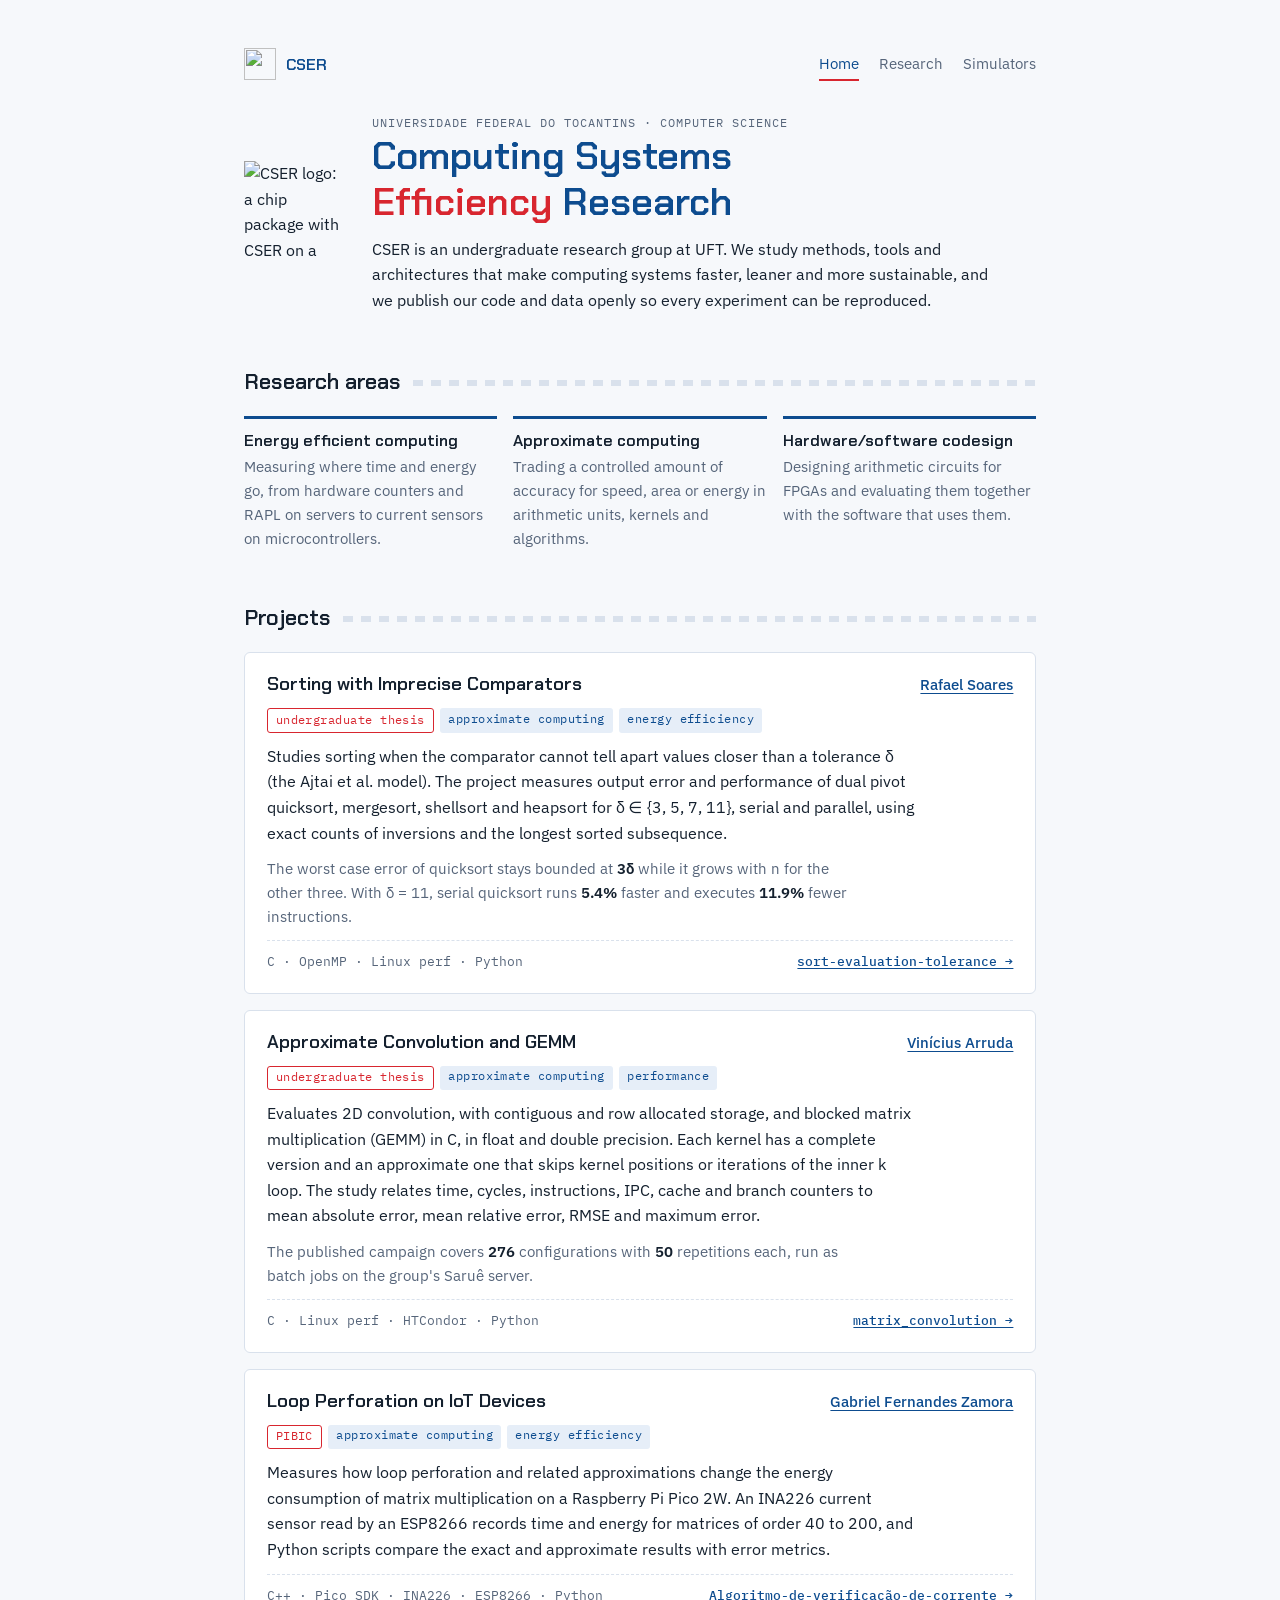
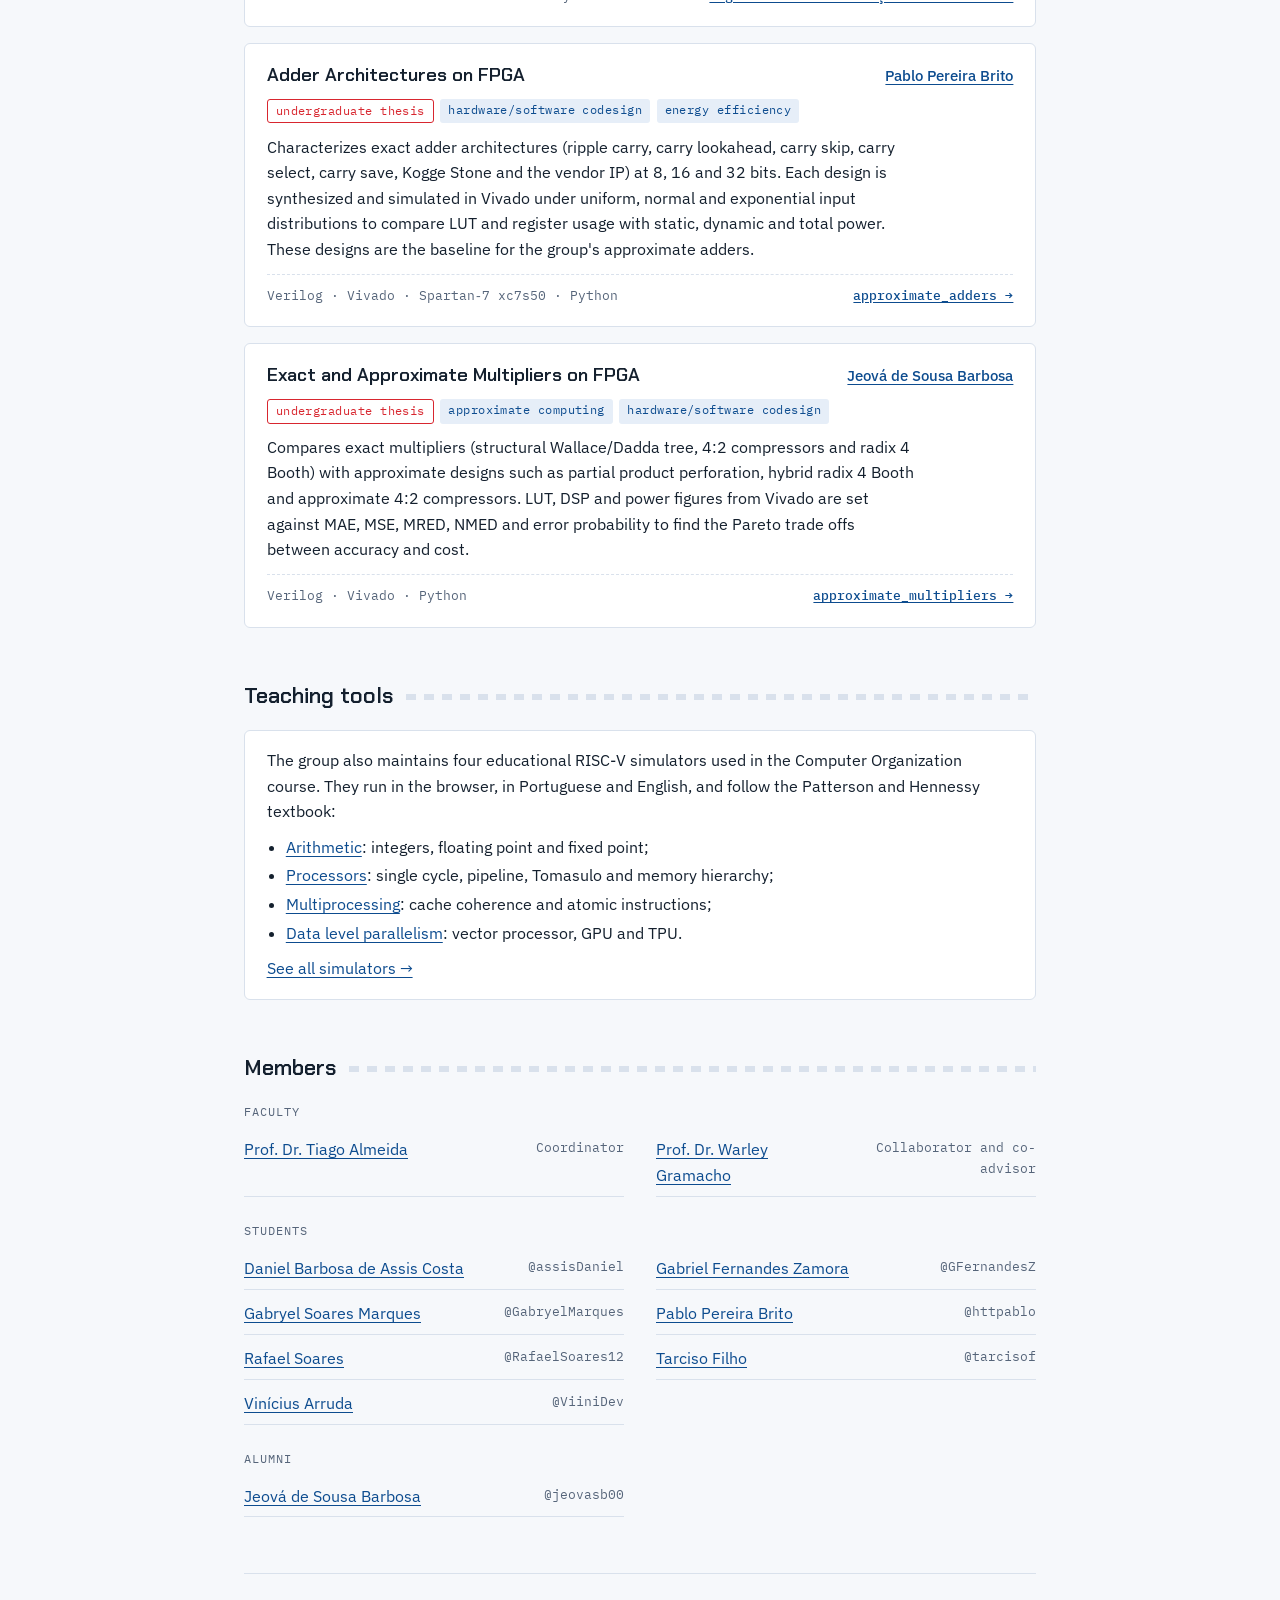
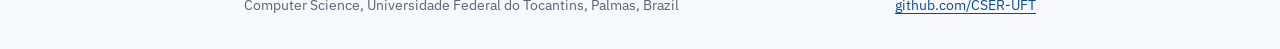
==== index.html @ 64c1c6c0 "Simulators page A page for the four educational RISC-V simulators (arithmetic, processors, multiproc" ====
<!DOCTYPE html>
<html lang="en">
<head>
<meta charset="UTF-8">
<meta name="viewport" content="width=device-width, initial-scale=1, viewport-fit=cover">
<title>CSER UFT</title>
<meta name="description" content="Computing Systems Efficiency Research (CSER): undergraduate research on energy efficient, approximate and hardware/software codesigned computing at Universidade Federal do Tocantins.">
<link rel="icon" href="logo.png">
<link rel="preconnect" href="https://fonts.googleapis.com">
<link rel="preconnect" href="https://fonts.gstatic.com" crossorigin>
<link rel="stylesheet" href="https://fonts.googleapis.com/css2?family=Chakra+Petch:wght@500;600&family=IBM+Plex+Mono:wght@400;500&family=IBM+Plex+Sans:wght@400;500;600&display=swap">
<link rel="stylesheet" href="style.css">
</head>
<body>
<div class="wrap">
<div class="topbar">
  <a class="brand" href="index.html"><img src="logo.png" alt="">CSER</a>
  <nav aria-label="Site">
    <a href="index.html" aria-current="page">Home</a>
    <a href="research.html">Research</a>
    <a href="simulators.html">Simulators</a>
  </nav>
</div>

<header>
  <img src="logo.png" alt="CSER logo: a chip package with CSER on a seven segment display">
  <div>
    <div class="eyebrow">Universidade Federal do Tocantins &middot; Computer Science</div>
    <h1>Computing Systems <span>Efficiency</span> Research</h1>
    <p class="lead">CSER is an undergraduate research group at UFT. We study methods, tools and architectures that make computing systems faster, leaner and more sustainable, and we publish our code and data openly so every experiment can be reproduced.</p>
  </div>
</header>

<section aria-labelledby="areas-title">
  <h2 id="areas-title">Research areas</h2>
  <div class="areas">
    <div class="area">
      <h3>Energy efficient computing</h3>
      <p>Measuring where time and energy go, from hardware counters and RAPL on servers to current sensors on microcontrollers.</p>
    </div>
    <div class="area">
      <h3>Approximate computing</h3>
      <p>Trading a controlled amount of accuracy for speed, area or energy in arithmetic units, kernels and algorithms.</p>
    </div>
    <div class="area">
      <h3>Hardware/software codesign</h3>
      <p>Designing arithmetic circuits for FPGAs and evaluating them together with the software that uses them.</p>
    </div>
  </div>
</section>

<section aria-labelledby="projects-title">
  <h2 id="projects-title">Projects</h2>
  <div class="projects">

    <article class="project">
      <div class="project-head">
        <h3>Sorting with Imprecise Comparators</h3>
        <div class="people"><a href="https://github.com/RafaelSoares12">Rafael Soares</a></div>
      </div>
      <div class="tags"><span class="tag kind">undergraduate thesis</span><span class="tag">approximate computing</span><span class="tag">energy efficiency</span></div>
      <p>Studies sorting when the comparator cannot tell apart values closer than a tolerance &delta; (the Ajtai et al. model). The project measures output error and performance of dual pivot quicksort, mergesort, shellsort and heapsort for &delta; &isin; {3, 5, 7, 11}, serial and parallel, using exact counts of inversions and the longest sorted subsequence.</p>
      <p class="result">The worst case error of quicksort stays bounded at <strong>3&delta;</strong> while it grows with n for the other three. With &delta; = 11, serial quicksort runs <strong>5.4%</strong> faster and executes <strong>11.9%</strong> fewer instructions.</p>
      <div class="spec"><span class="stack">C &middot; OpenMP &middot; Linux perf &middot; Python</span><a class="repo" href="https://github.com/CSER-UFT/sort-evaluation-tolerance">sort-evaluation-tolerance &rarr;</a></div>
    </article>

    <article class="project">
      <div class="project-head">
        <h3>Approximate Convolution and GEMM</h3>
        <div class="people"><a href="https://github.com/ViiniDev">Vinícius Arruda</a></div>
      </div>
      <div class="tags"><span class="tag kind">undergraduate thesis</span><span class="tag">approximate computing</span><span class="tag">performance</span></div>
      <p>Evaluates 2D convolution, with contiguous and row allocated storage, and blocked matrix multiplication (GEMM) in C, in float and double precision. Each kernel has a complete version and an approximate one that skips kernel positions or iterations of the inner k loop. The study relates time, cycles, instructions, IPC, cache and branch counters to mean absolute error, mean relative error, RMSE and maximum error.</p>
      <p class="result">The published campaign covers <strong>276</strong> configurations with <strong>50</strong> repetitions each, run as batch jobs on the group's Saruê server.</p>
      <div class="spec"><span class="stack">C &middot; Linux perf &middot; HTCondor &middot; Python</span><a class="repo" href="https://github.com/CSER-UFT/matrix_convolution">matrix_convolution &rarr;</a></div>
    </article>

    <article class="project">
      <div class="project-head">
        <h3>Loop Perforation on IoT Devices</h3>
        <div class="people"><a href="https://github.com/GFernandesZ">Gabriel Fernandes Zamora</a></div>
      </div>
      <div class="tags"><span class="tag kind">PIBIC</span><span class="tag">approximate computing</span><span class="tag">energy efficiency</span></div>
      <p>Measures how loop perforation and related approximations change the energy consumption of matrix multiplication on a Raspberry Pi Pico 2W. An INA226 current sensor read by an ESP8266 records time and energy for matrices of order 40 to 200, and Python scripts compare the exact and approximate results with error metrics.</p>
      <div class="spec"><span class="stack">C++ &middot; Pico SDK &middot; INA226 &middot; ESP8266 &middot; Python</span><a class="repo" href="https://github.com/CSER-UFT/Algoritmo-de-verifica-o-de-corrente">Algoritmo-de-verificação-de-corrente &rarr;</a></div>
    </article>

    <article class="project">
      <div class="project-head">
        <h3>Adder Architectures on FPGA</h3>
        <div class="people"><a href="https://github.com/httpablo">Pablo Pereira Brito</a></div>
      </div>
      <div class="tags"><span class="tag kind">undergraduate thesis</span><span class="tag">hardware/software codesign</span><span class="tag">energy efficiency</span></div>
      <p>Characterizes exact adder architectures (ripple carry, carry lookahead, carry skip, carry select, carry save, Kogge Stone and the vendor IP) at 8, 16 and 32 bits. Each design is synthesized and simulated in Vivado under uniform, normal and exponential input distributions to compare LUT and register usage with static, dynamic and total power. These designs are the baseline for the group's approximate adders.</p>
      <div class="spec"><span class="stack">Verilog &middot; Vivado &middot; Spartan&#8209;7 xc7s50 &middot; Python</span><a class="repo" href="https://github.com/CSER-UFT/approximate_adders">approximate_adders &rarr;</a></div>
    </article>

    <article class="project">
      <div class="project-head">
        <h3>Exact and Approximate Multipliers on FPGA</h3>
        <div class="people"><a href="https://github.com/jeovasb00">Jeová de Sousa Barbosa</a></div>
      </div>
      <div class="tags"><span class="tag kind">undergraduate thesis</span><span class="tag">approximate computing</span><span class="tag">hardware/software codesign</span></div>
      <p>Compares exact multipliers (structural Wallace/Dadda tree, 4:2 compressors and radix 4 Booth) with approximate designs such as partial product perforation, hybrid radix 4 Booth and approximate 4:2 compressors. LUT, DSP and power figures from Vivado are set against MAE, MSE, MRED, NMED and error probability to find the Pareto trade offs between accuracy and cost.</p>
      <div class="spec"><span class="stack">Verilog &middot; Vivado &middot; Python</span><a class="repo" href="https://github.com/CSER-UFT/approximate_multipliers">approximate_multipliers &rarr;</a></div>
    </article>

  </div>
</section>

<section aria-labelledby="teaching-title">
  <h2 id="teaching-title">Teaching tools</h2>
  <div class="teaser">
    <p>The group also maintains four educational RISC-V simulators used in the Computer Organization course. They run in the browser, in Portuguese and English, and follow the Patterson and Hennessy textbook:</p>
    <ul>
      <li><a href="simulators.html#fp">Arithmetic</a>: integers, floating point and fixed point;</li>
      <li><a href="simulators.html#cpu">Processors</a>: single cycle, pipeline, Tomasulo and memory hierarchy;</li>
      <li><a href="simulators.html#mp">Multiprocessing</a>: cache coherence and atomic instructions;</li>
      <li><a href="simulators.html#dlp">Data level parallelism</a>: vector processor, GPU and TPU.</li>
    </ul>
    <p><a href="simulators.html">See all simulators &rarr;</a></p>
  </div>
</section>

<section aria-labelledby="members-title">
  <h2 id="members-title">Members</h2>
  <div class="members">
    <div>
      <div class="roster-label">Faculty</div>
      <ul class="roster faculty">
        <li><a href="https://almeidatiago.github.io/">Prof. Dr. Tiago Almeida</a><span class="handle">Coordinator</span></li>
        <li><a href="http://lattes.cnpq.br/2536790818552672">Prof. Dr. Warley Gramacho</a><span class="handle">Collaborator and co-advisor</span></li>
      </ul>
    </div>
    <div>
      <div class="roster-label">Students</div>
      <ul class="roster">
        <li><a href="https://github.com/assisDaniel">Daniel Barbosa de Assis Costa</a><span class="handle">@assisDaniel</span></li>
        <li><a href="https://github.com/GFernandesZ">Gabriel Fernandes Zamora</a><span class="handle">@GFernandesZ</span></li>
        <li><a href="https://github.com/GabryelMarques">Gabryel Soares Marques</a><span class="handle">@GabryelMarques</span></li>
        <li><a href="https://github.com/httpablo">Pablo Pereira Brito</a><span class="handle">@httpablo</span></li>
        <li><a href="https://github.com/RafaelSoares12">Rafael Soares</a><span class="handle">@RafaelSoares12</span></li>
        <li><a href="https://github.com/tarcisof">Tarciso Filho</a><span class="handle">@tarcisof</span></li>
        <li><a href="https://github.com/ViiniDev">Vinícius Arruda</a><span class="handle">@ViiniDev</span></li>
      </ul>
    </div>
    <div>
      <div class="roster-label">Alumni</div>
      <ul class="roster">
        <li><a href="https://github.com/jeovasb00">Jeová de Sousa Barbosa</a><span class="handle">@jeovasb00</span></li>
      </ul>
    </div>
  </div>
</section>

<footer>
  <span>Computer Science, Universidade Federal do Tocantins, Palmas, Brazil</span>
  <a href="https://github.com/CSER-UFT">github.com/CSER-UFT</a>
</footer>

</div>
</body>
</html>
---- style.css ----
/* Layout: one narrow column like a datasheet; header block, research areas, project entries with a spec line, member roster. */
:root {
  --bg: #f6f8fb;
  --surface: #ffffff;
  --fg: #14202e;
  --muted: #56657a;
  --line: #d9e1ec;
  --chip: #0d4c8f;        /* package blue from the logo */
  --chip-soft: #e6eef8;
  --segment: #d8262f;     /* seven segment red from the logo, used sparingly */
  --font-display: "Chakra Petch", "IBM Plex Sans", system-ui, sans-serif;
  --font-body: "IBM Plex Sans", system-ui, -apple-system, "Segoe UI", sans-serif;
  --font-mono: "IBM Plex Mono", ui-monospace, "SFMono-Regular", Menlo, monospace;
  color-scheme: light;
}
@media (prefers-color-scheme: dark) {
  :root:not([data-theme="light"]) {
    --bg: #0d141d; --surface: #131c28; --fg: #e3e9f2; --muted: #93a2b7;
    --line: #243246; --chip: #7fb0ea; --chip-soft: #18283c; --segment: #ff5a5f;
    color-scheme: dark;
  }
}
:root[data-theme="dark"] {
  --bg: #0d141d; --surface: #131c28; --fg: #e3e9f2; --muted: #93a2b7;
  --line: #243246; --chip: #7fb0ea; --chip-soft: #18283c; --segment: #ff5a5f;
  color-scheme: dark;
}

* { box-sizing: border-box; }
html { -webkit-text-size-adjust: 100%; }
body {
  margin: 0;
  background: var(--bg);
  color: var(--fg);
  font-family: var(--font-body);
  font-size: 1rem;
  line-height: 1.6;
}
.wrap {
  max-width: 52rem;
  margin: 0 auto;
  padding-inline: 1.25rem;
  padding-block: 3rem 2rem;
  display: grid;
  gap: 3.5rem;
}
a { color: var(--chip); text-underline-offset: 0.18em; }
a:hover { text-decoration-thickness: 2px; }
a:focus-visible { outline: 2px solid var(--segment); outline-offset: 2px; border-radius: 2px; }
h1, h2, h3 { font-family: var(--font-display); font-weight: 600; line-height: 1.2; text-wrap: balance; margin: 0; }
p { margin: 0; }

/* Header */
header { display: grid; grid-template-columns: auto 1fr; gap: 1.5rem; align-items: center; }
header img { width: 6.5rem; height: 6.5rem; }
.eyebrow {
  font-family: var(--font-mono); font-size: 0.78rem; letter-spacing: 0.08em;
  text-transform: uppercase; color: var(--muted);
}
h1 { font-size: clamp(1.7rem, 4.5vw, 2.4rem); color: var(--chip); }
h1 span { color: var(--segment); }
.lead { margin-top: 0.75rem; max-width: 40rem; color: var(--fg); }
@media (max-width: 34rem) {
  header { grid-template-columns: 1fr; }
  header img { width: 5rem; height: 5rem; }
}

/* Section headings with a pin row, echoing the chip package in the logo */
section { display: grid; gap: 1.25rem; }
h2 {
  font-size: 1.35rem; display: flex; align-items: center; gap: 0.75rem;
}
h2::after {
  content: ""; flex: 1; height: 6px;
  background: repeating-linear-gradient(90deg, var(--line) 0 10px, transparent 10px 18px);
}

/* Research areas */
.areas { display: grid; grid-template-columns: repeat(3, 1fr); gap: 1rem; }
.area { border-top: 3px solid var(--chip); padding-top: 0.75rem; display: grid; gap: 0.35rem; align-content: start; }
.area h3 { font-size: 1rem; }
.area p { color: var(--muted); font-size: 0.93rem; }
@media (max-width: 40rem) { .areas { grid-template-columns: 1fr; } }

/* Projects */
.projects { display: grid; gap: 1rem; }
.project {
  background: var(--surface); border: 1px solid var(--line); border-radius: 6px;
  padding: 1.25rem 1.35rem; display: grid; gap: 0.7rem; min-width: 0;
}
.project-head { display: flex; flex-wrap: wrap; align-items: baseline; justify-content: space-between; gap: 0.25rem 1rem; }
.project h3 { font-size: 1.15rem; }
.people { font-size: 0.93rem; color: var(--muted); }
.people a { font-weight: 500; }
.tags { display: flex; flex-wrap: wrap; gap: 0.4rem; }
.tag {
  font-family: var(--font-mono); font-size: 0.72rem; letter-spacing: 0.04em;
  padding: 0.12rem 0.5rem; border-radius: 3px; background: var(--chip-soft); color: var(--chip);
}
.tag.kind { background: transparent; border: 1px solid var(--segment); color: var(--segment); }
.project p { max-width: 65ch; }
.result { font-size: 0.93rem; color: var(--muted); }
.result strong { color: var(--fg); font-weight: 600; font-variant-numeric: tabular-nums; }
.spec {
  display: flex; flex-wrap: wrap; justify-content: space-between; align-items: center; gap: 0.5rem 1rem;
  border-top: 1px dashed var(--line); padding-top: 0.7rem;
  font-family: var(--font-mono); font-size: 0.8rem; color: var(--muted);
}
.spec .stack { min-width: 0; overflow-wrap: anywhere; }
.repo { font-weight: 500; white-space: nowrap; }

/* Members */
.roster { display: grid; grid-template-columns: repeat(2, minmax(0, 1fr)); gap: 0.25rem 2rem; list-style: none; margin: 0; padding: 0; }
.roster li { display: flex; justify-content: space-between; gap: 1rem; padding-block: 0.45rem; border-bottom: 1px solid var(--line); }
.roster .handle { font-family: var(--font-mono); font-size: 0.82rem; color: var(--muted); white-space: nowrap; }
.roster-label { font-family: var(--font-mono); font-size: 0.78rem; letter-spacing: 0.08em; text-transform: uppercase; color: var(--muted); }
.members { display: grid; gap: 1.5rem; }
.members > div { display: grid; gap: 0.5rem; }
@media (max-width: 40rem) { .roster { grid-template-columns: 1fr; } }

footer {
  border-top: 1px solid var(--line); padding-top: 1.25rem;
  display: flex; flex-wrap: wrap; justify-content: space-between; gap: 0.5rem 1.5rem;
  font-size: 0.88rem; color: var(--muted);
}

/* Site navigation */
.topbar { display: flex; flex-wrap: wrap; align-items: center; justify-content: space-between; gap: 0.5rem 1.5rem; }
.brand { display: flex; align-items: center; gap: 0.6rem; font-family: var(--font-display); font-weight: 600; color: var(--chip); text-decoration: none; }
.brand img { width: 2rem; height: 2rem; }
.topbar nav { display: flex; flex-wrap: wrap; gap: 0.25rem 1.25rem; font-size: 0.95rem; }
.topbar nav a { text-decoration: none; color: var(--muted); padding-block: 0.2rem; border-bottom: 2px solid transparent; }
.topbar nav a:hover { color: var(--fg); }
.topbar nav a[aria-current="page"] { color: var(--chip); border-bottom-color: var(--segment); }
.wrap > .topbar + * { margin-top: -1.5rem; }

/* Research page */
.prose { display: grid; gap: 0.9rem; max-width: 65ch; }
.layers { display: grid; grid-template-columns: repeat(3, minmax(0, 1fr)); gap: 1rem; }
.layers > div { border-top: 3px solid var(--chip); padding-top: 0.75rem; display: grid; gap: 0.35rem; align-content: start; }
.layers h3 { font-size: 1rem; }
.layers p { font-size: 0.93rem; color: var(--muted); }
@media (max-width: 40rem) { .layers { grid-template-columns: 1fr; } }
.method { display: grid; gap: 1rem; }
.method > div { background: var(--surface); border: 1px solid var(--line); border-radius: 6px; padding: 1.1rem 1.25rem; display: grid; gap: 0.5rem; min-width: 0; }
.method h3 { font-size: 1.05rem; }
.method ul { margin: 0; padding-left: 1.2rem; display: grid; gap: 0.3rem; }
.notation { background: var(--chip-soft); border-radius: 6px; padding: 0.9rem 1.1rem; font-size: 0.95rem; }
.metrics { display: grid; grid-template-columns: repeat(2, minmax(0, 1fr)); gap: 1rem; }
.metric { background: var(--surface); border: 1px solid var(--line); border-radius: 6px; padding: 1rem 1.15rem; display: grid; gap: 0.45rem; align-content: start; min-width: 0; }
.metric-head { display: flex; align-items: baseline; gap: 0.6rem; flex-wrap: wrap; }
.metric-head .abbr { font-family: var(--font-mono); font-weight: 500; color: var(--segment); }
.metric-head h3 { font-size: 0.98rem; }
.metric .eq { overflow-x: auto; overflow-y: hidden; padding-block: 0.15rem; }
.metric p { font-size: 0.9rem; color: var(--muted); }
@media (max-width: 44rem) { .metrics { grid-template-columns: 1fr; } }
mjx-container { color: var(--fg); }


/* Research page, extended */
.two-col { display: grid; grid-template-columns: repeat(2, minmax(0, 1fr)); gap: 1.5rem 2.5rem; }
.two-col h3 { font-size: 1.02rem; }
.plain { margin: 0; padding-left: 1.2rem; display: grid; gap: 0.25rem; }
@media (max-width: 44rem) { .two-col { grid-template-columns: 1fr; } }
.steps { counter-reset: step; list-style: none; margin: 0; padding: 0; display: grid; grid-template-columns: repeat(3, minmax(0, 1fr)); gap: 1rem; }
.steps li { counter-increment: step; display: block; min-width: 0; background: var(--surface); border: 1px solid var(--line); border-radius: 6px; padding: 0.85rem 1rem 1rem; font-size: 0.95rem; line-height: 1.5; }
.steps li::before { content: counter(step, decimal-leading-zero); display: block; margin-bottom: 0.35rem; font-family: var(--font-mono); font-size: 0.8rem; font-weight: 500; letter-spacing: 0.06em; color: var(--segment); }
.steps strong { color: var(--chip); font-weight: 600; }
@media (max-width: 52rem) { .steps { grid-template-columns: repeat(2, minmax(0, 1fr)); } }
@media (max-width: 34rem) { .steps { grid-template-columns: 1fr; } }
.caption { font-size: 0.88rem; color: var(--muted); max-width: 65ch; }
.stack { display: grid; gap: 0.6rem; }
.layer { display: grid; grid-template-columns: 11rem 1fr; gap: 1rem; align-items: start; background: var(--surface); border: 1px solid var(--line); border-radius: 6px; padding: 1rem 1.1rem; }
.layer-name { font-family: var(--font-display); font-weight: 600; color: var(--chip); }
.chips { list-style: none; margin: 0; padding: 0; display: flex; flex-wrap: wrap; gap: 0.4rem; }
.chips li { font-size: 0.86rem; padding: 0.2rem 0.6rem; border-radius: 3px; background: var(--chip-soft); }
@media (max-width: 40rem) { .layer { grid-template-columns: 1fr; gap: 0.5rem; } }
.examples { display: grid; grid-template-columns: repeat(2, minmax(0, 1fr)); gap: 1rem; }
.example { background: var(--surface); border: 1px solid var(--line); border-radius: 6px; padding: 1rem 1.1rem; display: grid; gap: 0.55rem; align-content: start; min-width: 0; }
.example h3 { font-size: 1.02rem; }
.ex-kind { font-size: 0.88rem; color: var(--muted); }
.ex-step { display: grid; gap: 0.25rem; min-width: 0; }
.ex-label { font-family: var(--font-mono); font-size: 0.72rem; letter-spacing: 0.06em; text-transform: uppercase; color: var(--muted); }
.ex-label.ax { color: var(--segment); }
.example pre { margin: 0; overflow-x: auto; background: var(--bg); border: 1px solid var(--line); border-radius: 4px; padding: 0.55rem 0.7rem; font-family: var(--font-mono); font-size: 0.8rem; line-height: 1.5; }
.ex-note { font-size: 0.88rem; }
.cores { display: grid; gap: 4px; width: max-content; }
.cores.c4 { grid-template-columns: repeat(4, 1.1rem); }
.cores.c3 { grid-template-columns: repeat(3, 1.1rem); }
.cores i { display: block; width: 1.1rem; height: 1.1rem; border-radius: 2px; background: var(--chip); }
.cores.c3 i { opacity: 0.6; }
@media (max-width: 44rem) { .examples { grid-template-columns: 1fr; } }
.fronts { display: grid; grid-template-columns: repeat(2, minmax(0, 1fr)); gap: 1.25rem 2rem; }
.fronts article { display: grid; gap: 0.35rem; align-content: start; border-top: 3px solid var(--chip); padding-top: 0.75rem; }
.fronts h3 { font-size: 1.02rem; }
.fronts p { font-size: 0.95rem; }
@media (max-width: 44rem) { .fronts { grid-template-columns: 1fr; } }
.map { margin: 0; display: grid; gap: 0.5rem; overflow-x: auto; }
.map svg { width: 100%; max-width: 40rem; min-width: 30rem; height: auto; justify-self: center; }
.map .nodes rect { fill: var(--surface); stroke: var(--chip); stroke-width: 1.2; }
.map .nt { fill: var(--fg); font-family: var(--font-display); font-weight: 600; font-size: 14px; }
.map .ns { fill: var(--muted); font-family: var(--font-body); font-size: 11.5px; }
.map .e { fill: none; stroke: var(--chip); stroke-width: 1.6; }
.map .e.d { stroke: var(--muted); stroke-dasharray: 5 4; }
.map .el { fill: var(--muted); font-family: var(--font-mono); font-size: 10.5px; }
.map figcaption { font-size: 0.85rem; color: var(--muted); display: flex; flex-wrap: wrap; align-items: center; gap: 0.4rem; justify-content: center; }
.key { display: inline-block; width: 1.8rem; height: 0; border-top: 2px solid var(--chip); margin-left: 0.6rem; }
.key.dashed { border-top: 2px dashed var(--muted); }
.refs { margin: 0; padding-left: 1.2rem; display: grid; gap: 0.45rem; font-size: 0.92rem; max-width: 70ch; }

/* Faculty roles stay readable and wrap on narrow screens */
.roster.faculty .handle { white-space: normal; text-align: right; }

/* Simulators page */
.glance { overflow-x: auto; }
.glance table { width: 100%; border-collapse: collapse; font-size: 0.93rem; }
.glance th { text-align: left; font-family: var(--font-mono); font-size: 0.75rem; letter-spacing: 0.06em; text-transform: uppercase; color: var(--muted); font-weight: 500; padding: 0.4rem 0.75rem 0.4rem 0; border-bottom: 2px solid var(--line); }
.glance td { padding: 0.5rem 0.75rem 0.5rem 0; border-bottom: 1px solid var(--line); vertical-align: top; }
.glance td:first-child a { font-weight: 600; white-space: nowrap; }
.glance td:last-child { white-space: nowrap; color: var(--muted); font-family: var(--font-mono); font-size: 0.82rem; }
.sim { scroll-margin-top: 1rem; }
.shot { margin: 0; border: 1px solid var(--line); border-radius: 4px; background: #ffffff; padding: 0.5rem; }
.shot img { display: block; width: 100%; height: auto; }
.sim .plain { font-size: 0.95rem; max-width: 65ch; }
.links { display: flex; flex-wrap: wrap; align-items: center; gap: 0.5rem 1rem; }
.btn-open { font-family: var(--font-body); font-weight: 600; font-size: 0.85rem; text-decoration: none; color: #ffffff; background: var(--chip); border-radius: 4px; padding: 0.3rem 0.8rem; white-space: nowrap; }
.btn-open:hover { background: var(--segment); }
:root[data-theme="dark"] .btn-open { color: #0d141d; }
@media (prefers-color-scheme: dark) { :root:not([data-theme="light"]) .btn-open { color: #0d141d; } }
.teaser { background: var(--surface); border: 1px solid var(--line); border-radius: 6px; padding: 1.1rem 1.35rem; display: grid; gap: 0.6rem; }
.teaser ul { margin: 0; padding-left: 1.2rem; display: grid; gap: 0.2rem; }
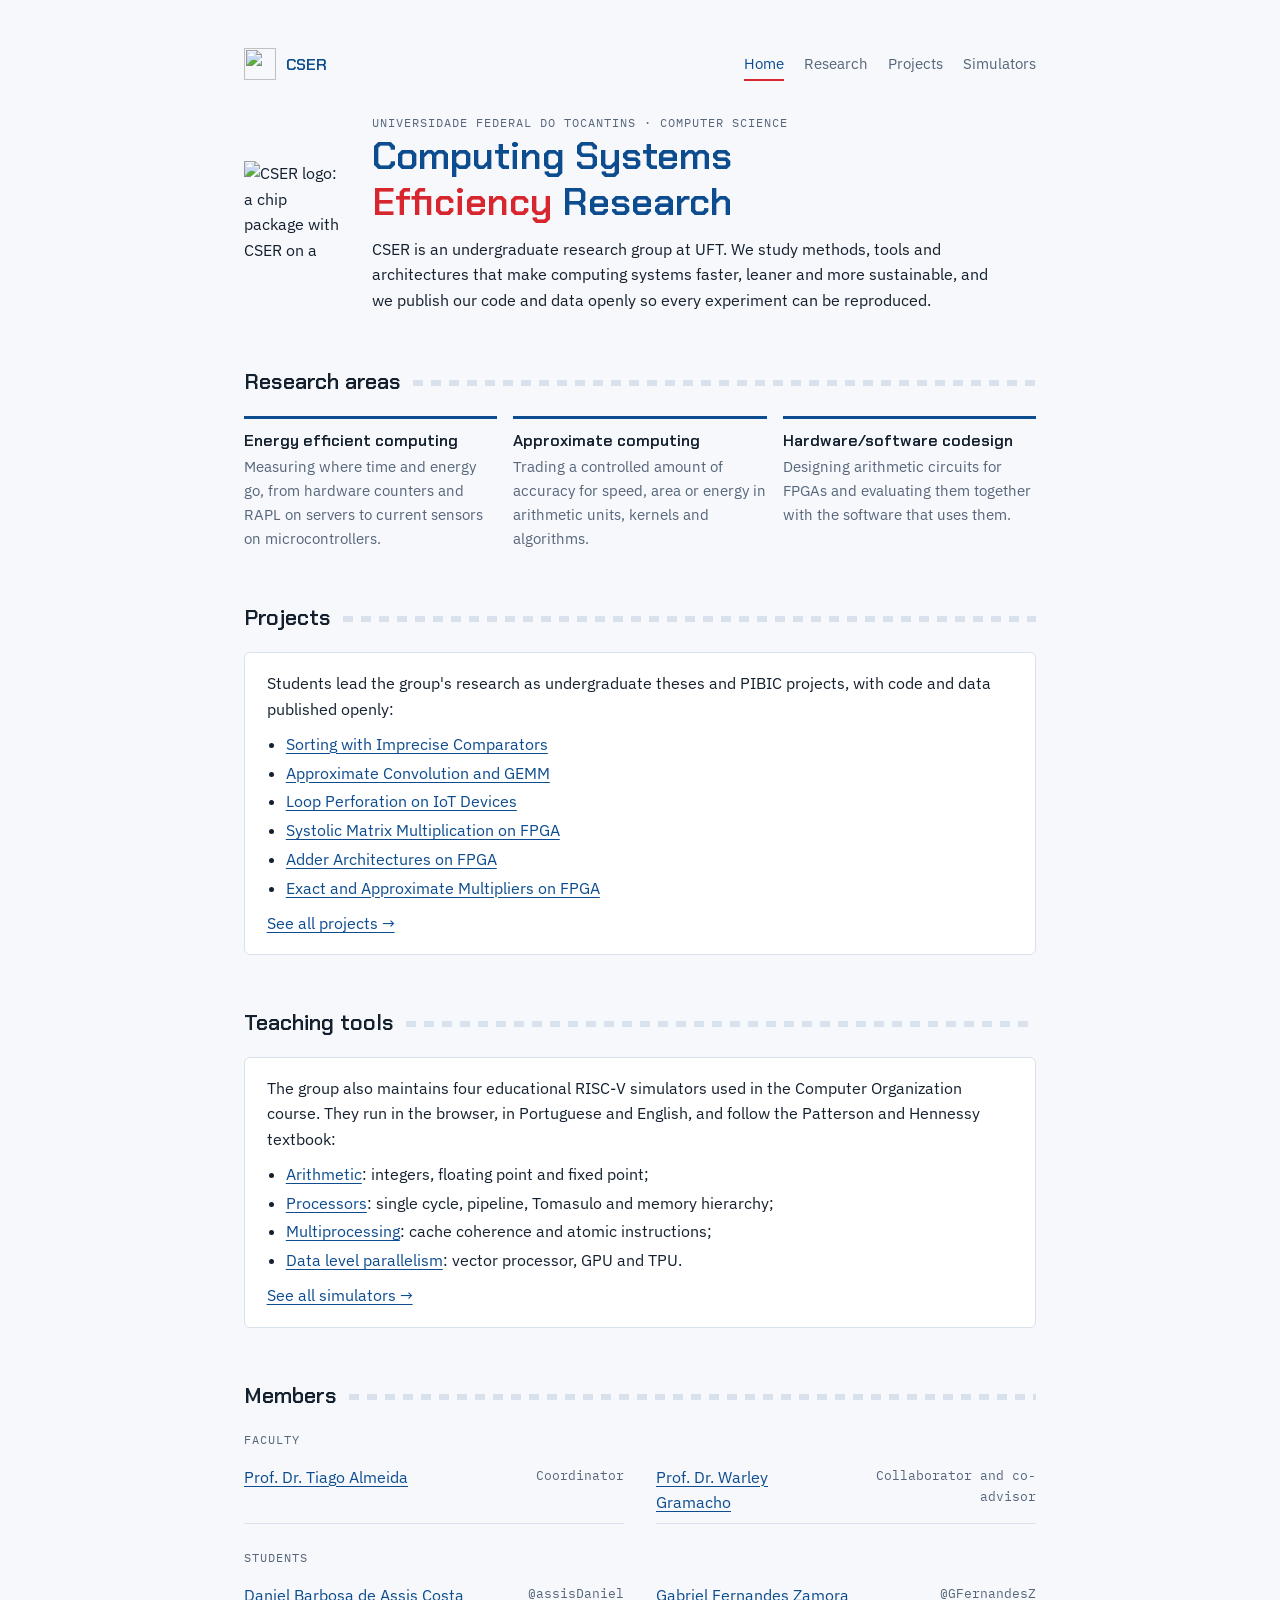
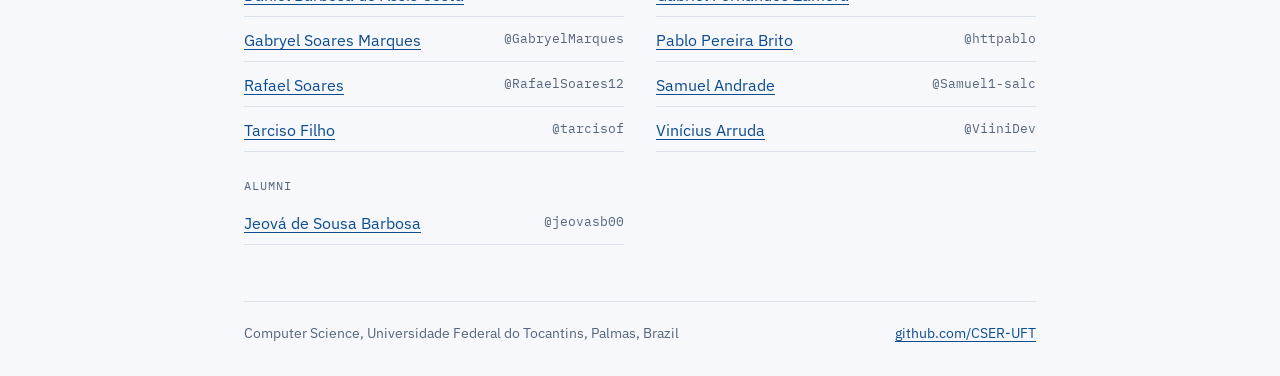
==== commit 8903ce68: "Projects page and the systolic_matrix project Projects move to their own page, with a commented temp" ====
--- a/index.html
+++ b/index.html
@@ -18,6 +18,7 @@
   <nav aria-label="Site">
     <a href="index.html" aria-current="page">Home</a>
     <a href="research.html">Research</a>
+    <a href="projects.html">Projects</a>
     <a href="simulators.html">Simulators</a>
   </nav>
 </div>
@@ -51,60 +52,17 @@
 
 <section aria-labelledby="projects-title">
   <h2 id="projects-title">Projects</h2>
-  <div class="projects">
-
-    <article class="project">
-      <div class="project-head">
-        <h3>Sorting with Imprecise Comparators</h3>
-        <div class="people"><a href="https://github.com/RafaelSoares12">Rafael Soares</a></div>
-      </div>
-      <div class="tags"><span class="tag kind">undergraduate thesis</span><span class="tag">approximate computing</span><span class="tag">energy efficiency</span></div>
-      <p>Studies sorting when the comparator cannot tell apart values closer than a tolerance &delta; (the Ajtai et al. model). The project measures output error and performance of dual pivot quicksort, mergesort, shellsort and heapsort for &delta; &isin; {3, 5, 7, 11}, serial and parallel, using exact counts of inversions and the longest sorted subsequence.</p>
-      <p class="result">The worst case error of quicksort stays bounded at <strong>3&delta;</strong> while it grows with n for the other three. With &delta; = 11, serial quicksort runs <strong>5.4%</strong> faster and executes <strong>11.9%</strong> fewer instructions.</p>
-      <div class="spec"><span class="stack">C &middot; OpenMP &middot; Linux perf &middot; Python</span><a class="repo" href="https://github.com/CSER-UFT/sort-evaluation-tolerance">sort-evaluation-tolerance &rarr;</a></div>
-    </article>
-
-    <article class="project">
-      <div class="project-head">
-        <h3>Approximate Convolution and GEMM</h3>
-        <div class="people"><a href="https://github.com/ViiniDev">Vinícius Arruda</a></div>
-      </div>
-      <div class="tags"><span class="tag kind">undergraduate thesis</span><span class="tag">approximate computing</span><span class="tag">performance</span></div>
-      <p>Evaluates 2D convolution, with contiguous and row allocated storage, and blocked matrix multiplication (GEMM) in C, in float and double precision. Each kernel has a complete version and an approximate one that skips kernel positions or iterations of the inner k loop. The study relates time, cycles, instructions, IPC, cache and branch counters to mean absolute error, mean relative error, RMSE and maximum error.</p>
-      <p class="result">The published campaign covers <strong>276</strong> configurations with <strong>50</strong> repetitions each, run as batch jobs on the group's Saruê server.</p>
-      <div class="spec"><span class="stack">C &middot; Linux perf &middot; HTCondor &middot; Python</span><a class="repo" href="https://github.com/CSER-UFT/matrix_convolution">matrix_convolution &rarr;</a></div>
-    </article>
-
-    <article class="project">
-      <div class="project-head">
-        <h3>Loop Perforation on IoT Devices</h3>
-        <div class="people"><a href="https://github.com/GFernandesZ">Gabriel Fernandes Zamora</a></div>
-      </div>
-      <div class="tags"><span class="tag kind">PIBIC</span><span class="tag">approximate computing</span><span class="tag">energy efficiency</span></div>
-      <p>Measures how loop perforation and related approximations change the energy consumption of matrix multiplication on a Raspberry Pi Pico 2W. An INA226 current sensor read by an ESP8266 records time and energy for matrices of order 40 to 200, and Python scripts compare the exact and approximate results with error metrics.</p>
-      <div class="spec"><span class="stack">C++ &middot; Pico SDK &middot; INA226 &middot; ESP8266 &middot; Python</span><a class="repo" href="https://github.com/CSER-UFT/Algoritmo-de-verifica-o-de-corrente">Algoritmo-de-verificação-de-corrente &rarr;</a></div>
-    </article>
-
-    <article class="project">
-      <div class="project-head">
-        <h3>Adder Architectures on FPGA</h3>
-        <div class="people"><a href="https://github.com/httpablo">Pablo Pereira Brito</a></div>
-      </div>
-      <div class="tags"><span class="tag kind">undergraduate thesis</span><span class="tag">hardware/software codesign</span><span class="tag">energy efficiency</span></div>
-      <p>Characterizes exact adder architectures (ripple carry, carry lookahead, carry skip, carry select, carry save, Kogge Stone and the vendor IP) at 8, 16 and 32 bits. Each design is synthesized and simulated in Vivado under uniform, normal and exponential input distributions to compare LUT and register usage with static, dynamic and total power. These designs are the baseline for the group's approximate adders.</p>
-      <div class="spec"><span class="stack">Verilog &middot; Vivado &middot; Spartan&#8209;7 xc7s50 &middot; Python</span><a class="repo" href="https://github.com/CSER-UFT/approximate_adders">approximate_adders &rarr;</a></div>
-    </article>
-
-    <article class="project">
-      <div class="project-head">
-        <h3>Exact and Approximate Multipliers on FPGA</h3>
-        <div class="people"><a href="https://github.com/jeovasb00">Jeová de Sousa Barbosa</a></div>
-      </div>
-      <div class="tags"><span class="tag kind">undergraduate thesis</span><span class="tag">approximate computing</span><span class="tag">hardware/software codesign</span></div>
-      <p>Compares exact multipliers (structural Wallace/Dadda tree, 4:2 compressors and radix 4 Booth) with approximate designs such as partial product perforation, hybrid radix 4 Booth and approximate 4:2 compressors. LUT, DSP and power figures from Vivado are set against MAE, MSE, MRED, NMED and error probability to find the Pareto trade offs between accuracy and cost.</p>
-      <div class="spec"><span class="stack">Verilog &middot; Vivado &middot; Python</span><a class="repo" href="https://github.com/CSER-UFT/approximate_multipliers">approximate_multipliers &rarr;</a></div>
-    </article>
-
+  <div class="teaser">
+    <p>Students lead the group's research as undergraduate theses and PIBIC projects, with code and data published openly:</p>
+    <ul>
+      <li><a href="projects.html#sorting">Sorting with Imprecise Comparators</a></li>
+      <li><a href="projects.html#convolution">Approximate Convolution and GEMM</a></li>
+      <li><a href="projects.html#perforation">Loop Perforation on IoT Devices</a></li>
+      <li><a href="projects.html#systolic">Systolic Matrix Multiplication on FPGA</a></li>
+      <li><a href="projects.html#adders">Adder Architectures on FPGA</a></li>
+      <li><a href="projects.html#multipliers">Exact and Approximate Multipliers on FPGA</a></li>
+    </ul>
+    <p><a href="projects.html">See all projects &rarr;</a></p>
   </div>
 </section>
 
@@ -140,6 +98,7 @@
         <li><a href="https://github.com/GabryelMarques">Gabryel Soares Marques</a><span class="handle">@GabryelMarques</span></li>
         <li><a href="https://github.com/httpablo">Pablo Pereira Brito</a><span class="handle">@httpablo</span></li>
         <li><a href="https://github.com/RafaelSoares12">Rafael Soares</a><span class="handle">@RafaelSoares12</span></li>
+        <li><a href="https://github.com/Samuel1-salc">Samuel Andrade</a><span class="handle">@Samuel1-salc</span></li>
         <li><a href="https://github.com/tarcisof">Tarciso Filho</a><span class="handle">@tarcisof</span></li>
         <li><a href="https://github.com/ViiniDev">Vinícius Arruda</a><span class="handle">@ViiniDev</span></li>
       </ul>
--- a/style.css
+++ b/style.css
@@ -229,3 +229,4 @@
 @media (prefers-color-scheme: dark) { :root:not([data-theme="light"]) .btn-open { color: #0d141d; } }
 .teaser { background: var(--surface); border: 1px solid var(--line); border-radius: 6px; padding: 1.1rem 1.35rem; display: grid; gap: 0.6rem; }
 .teaser ul { margin: 0; padding-left: 1.2rem; display: grid; gap: 0.2rem; }
+.project { scroll-margin-top: 1rem; }
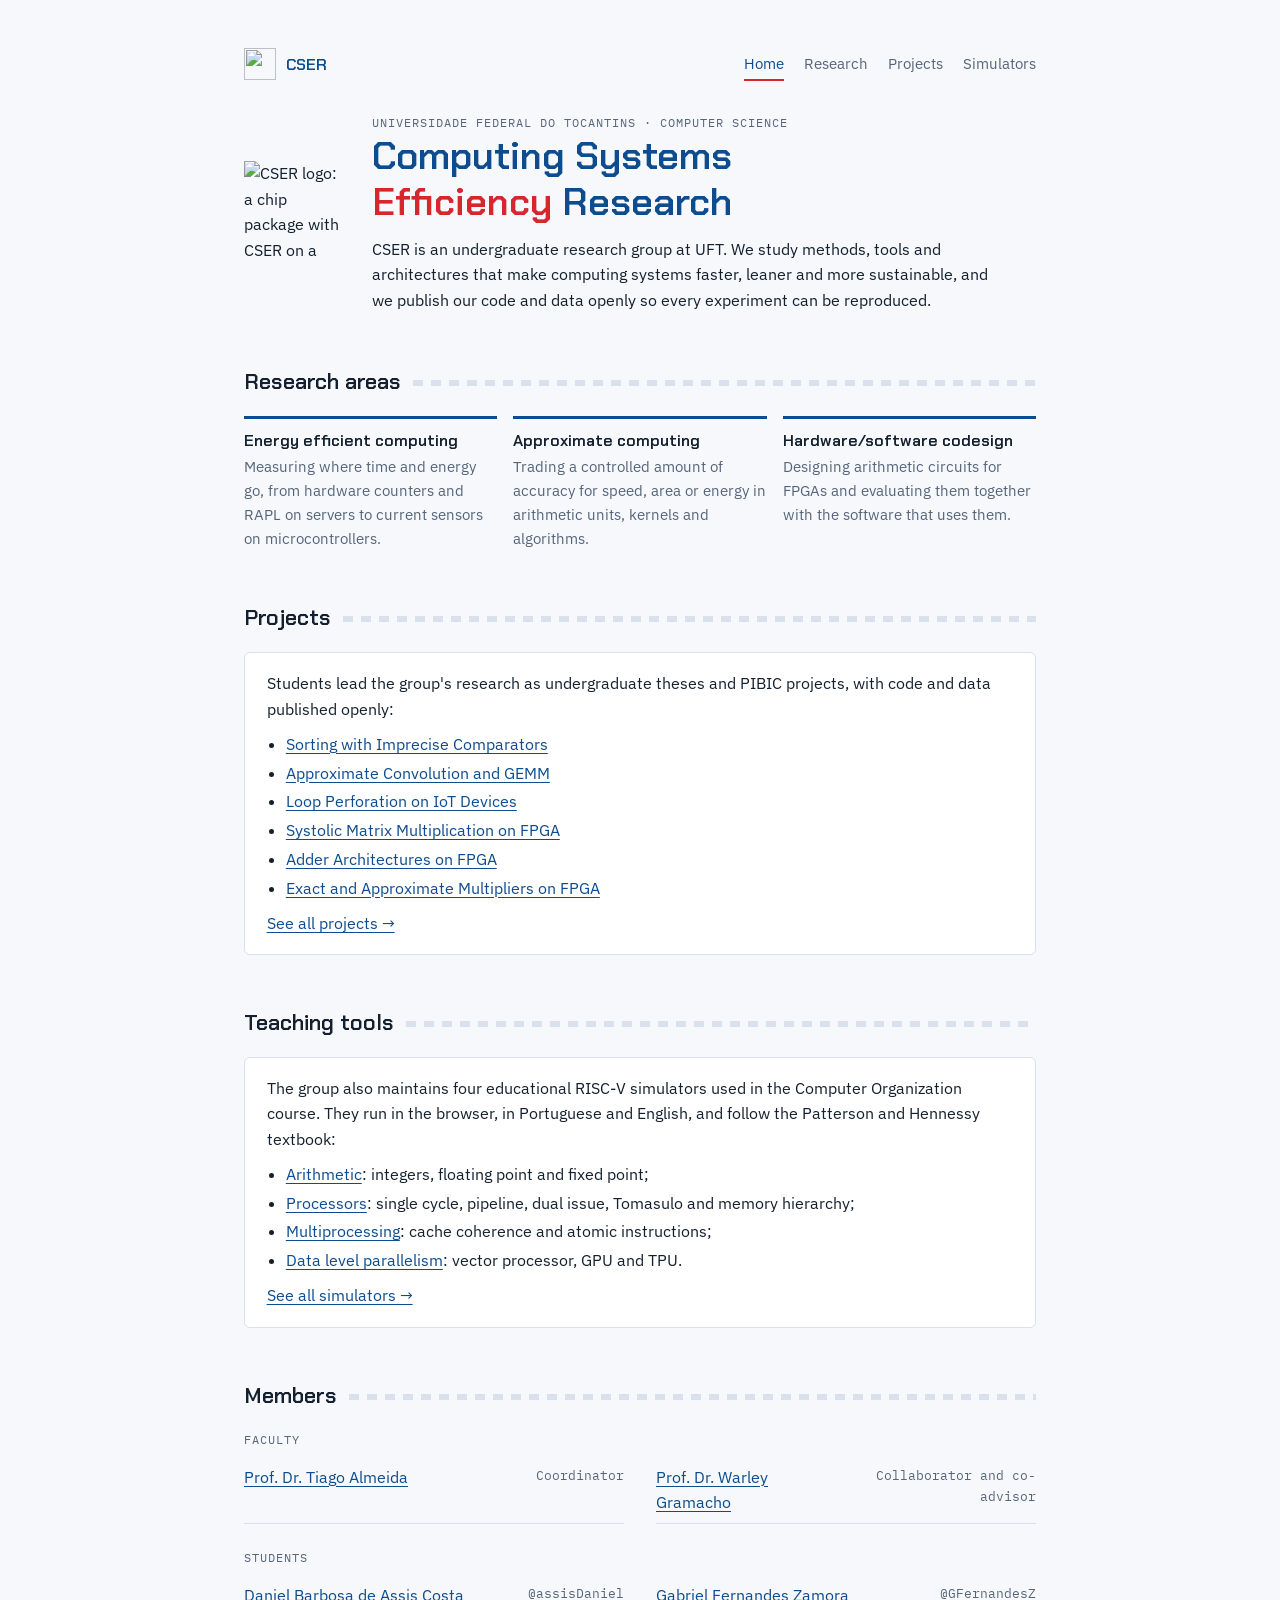
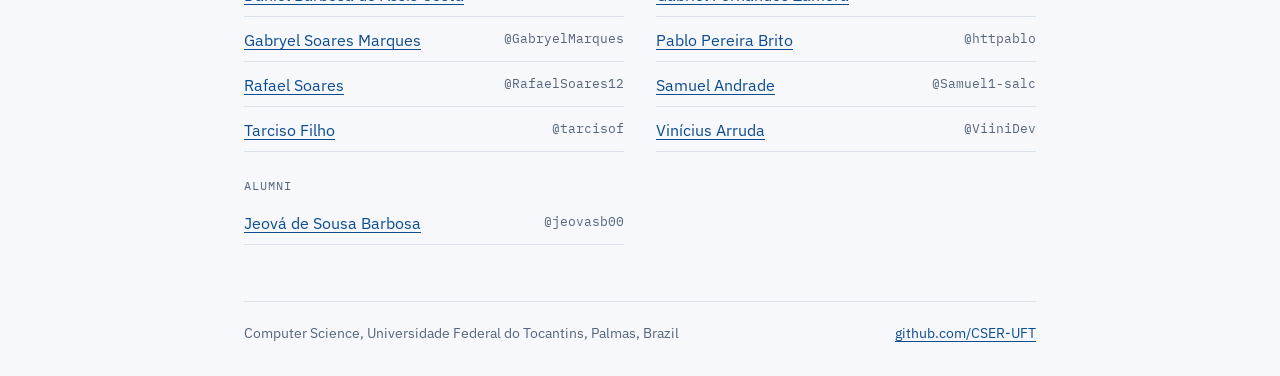
==== commit 2648dba8: "Simulators: the processor simulator now has a dual issue pipeline" ====
--- a/index.html
+++ b/index.html
@@ -72,7 +72,7 @@
     <p>The group also maintains four educational RISC-V simulators used in the Computer Organization course. They run in the browser, in Portuguese and English, and follow the Patterson and Hennessy textbook:</p>
     <ul>
       <li><a href="simulators.html#fp">Arithmetic</a>: integers, floating point and fixed point;</li>
-      <li><a href="simulators.html#cpu">Processors</a>: single cycle, pipeline, Tomasulo and memory hierarchy;</li>
+      <li><a href="simulators.html#cpu">Processors</a>: single cycle, pipeline, dual issue, Tomasulo and memory hierarchy;</li>
       <li><a href="simulators.html#mp">Multiprocessing</a>: cache coherence and atomic instructions;</li>
       <li><a href="simulators.html#dlp">Data level parallelism</a>: vector processor, GPU and TPU.</li>
     </ul>
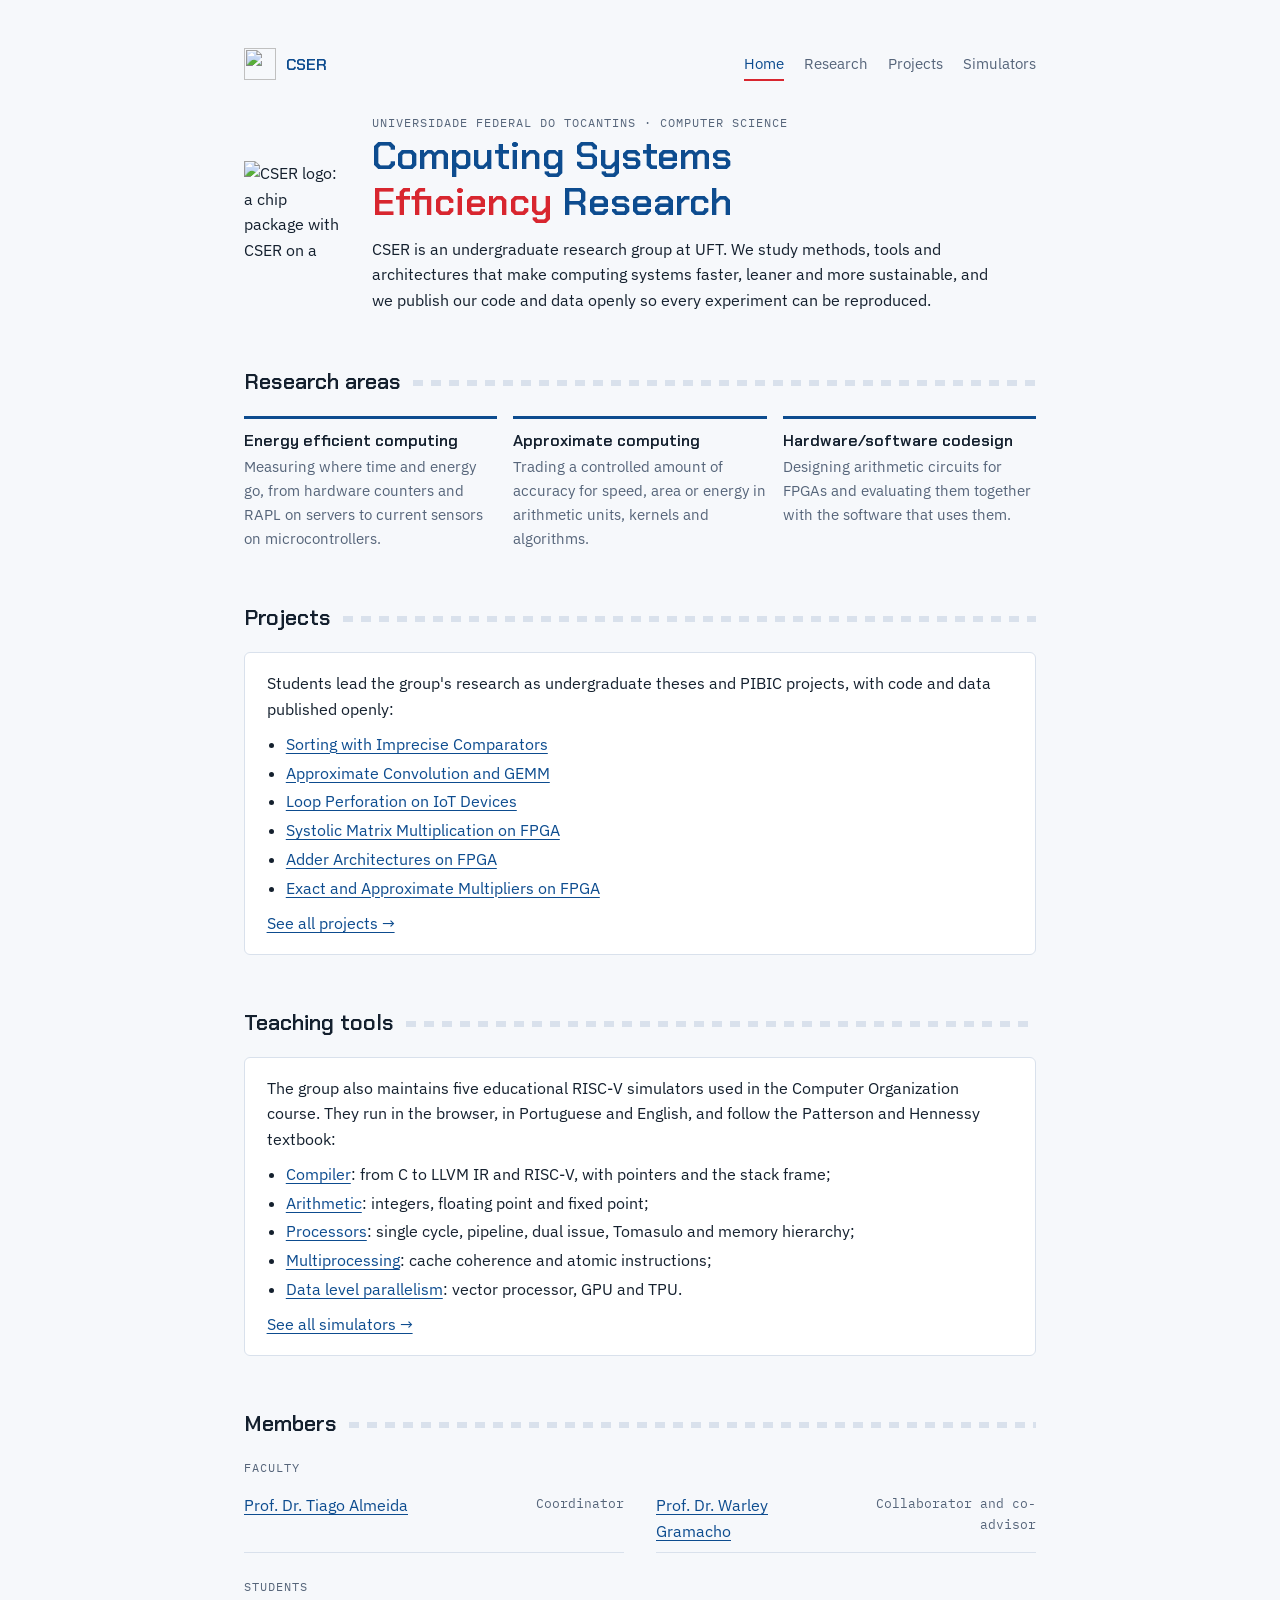
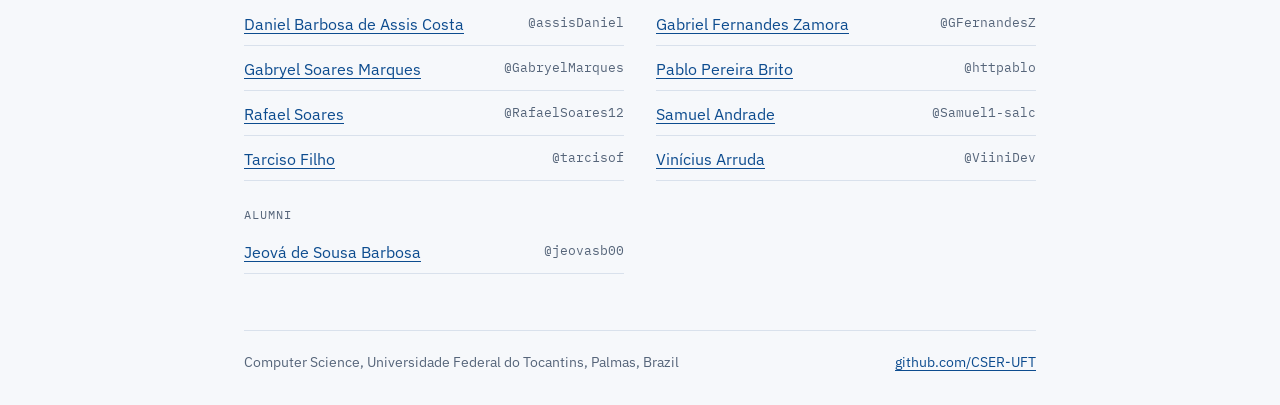
==== commit 5c659591: "Simulators: the compiler simulator" ====
--- a/index.html
+++ b/index.html
@@ -69,8 +69,9 @@
 <section aria-labelledby="teaching-title">
   <h2 id="teaching-title">Teaching tools</h2>
   <div class="teaser">
-    <p>The group also maintains four educational RISC-V simulators used in the Computer Organization course. They run in the browser, in Portuguese and English, and follow the Patterson and Hennessy textbook:</p>
+    <p>The group also maintains five educational RISC-V simulators used in the Computer Organization course. They run in the browser, in Portuguese and English, and follow the Patterson and Hennessy textbook:</p>
     <ul>
+      <li><a href="simulators.html#cc">Compiler</a>: from C to LLVM IR and RISC-V, with pointers and the stack frame;</li>
       <li><a href="simulators.html#fp">Arithmetic</a>: integers, floating point and fixed point;</li>
       <li><a href="simulators.html#cpu">Processors</a>: single cycle, pipeline, dual issue, Tomasulo and memory hierarchy;</li>
       <li><a href="simulators.html#mp">Multiprocessing</a>: cache coherence and atomic instructions;</li>
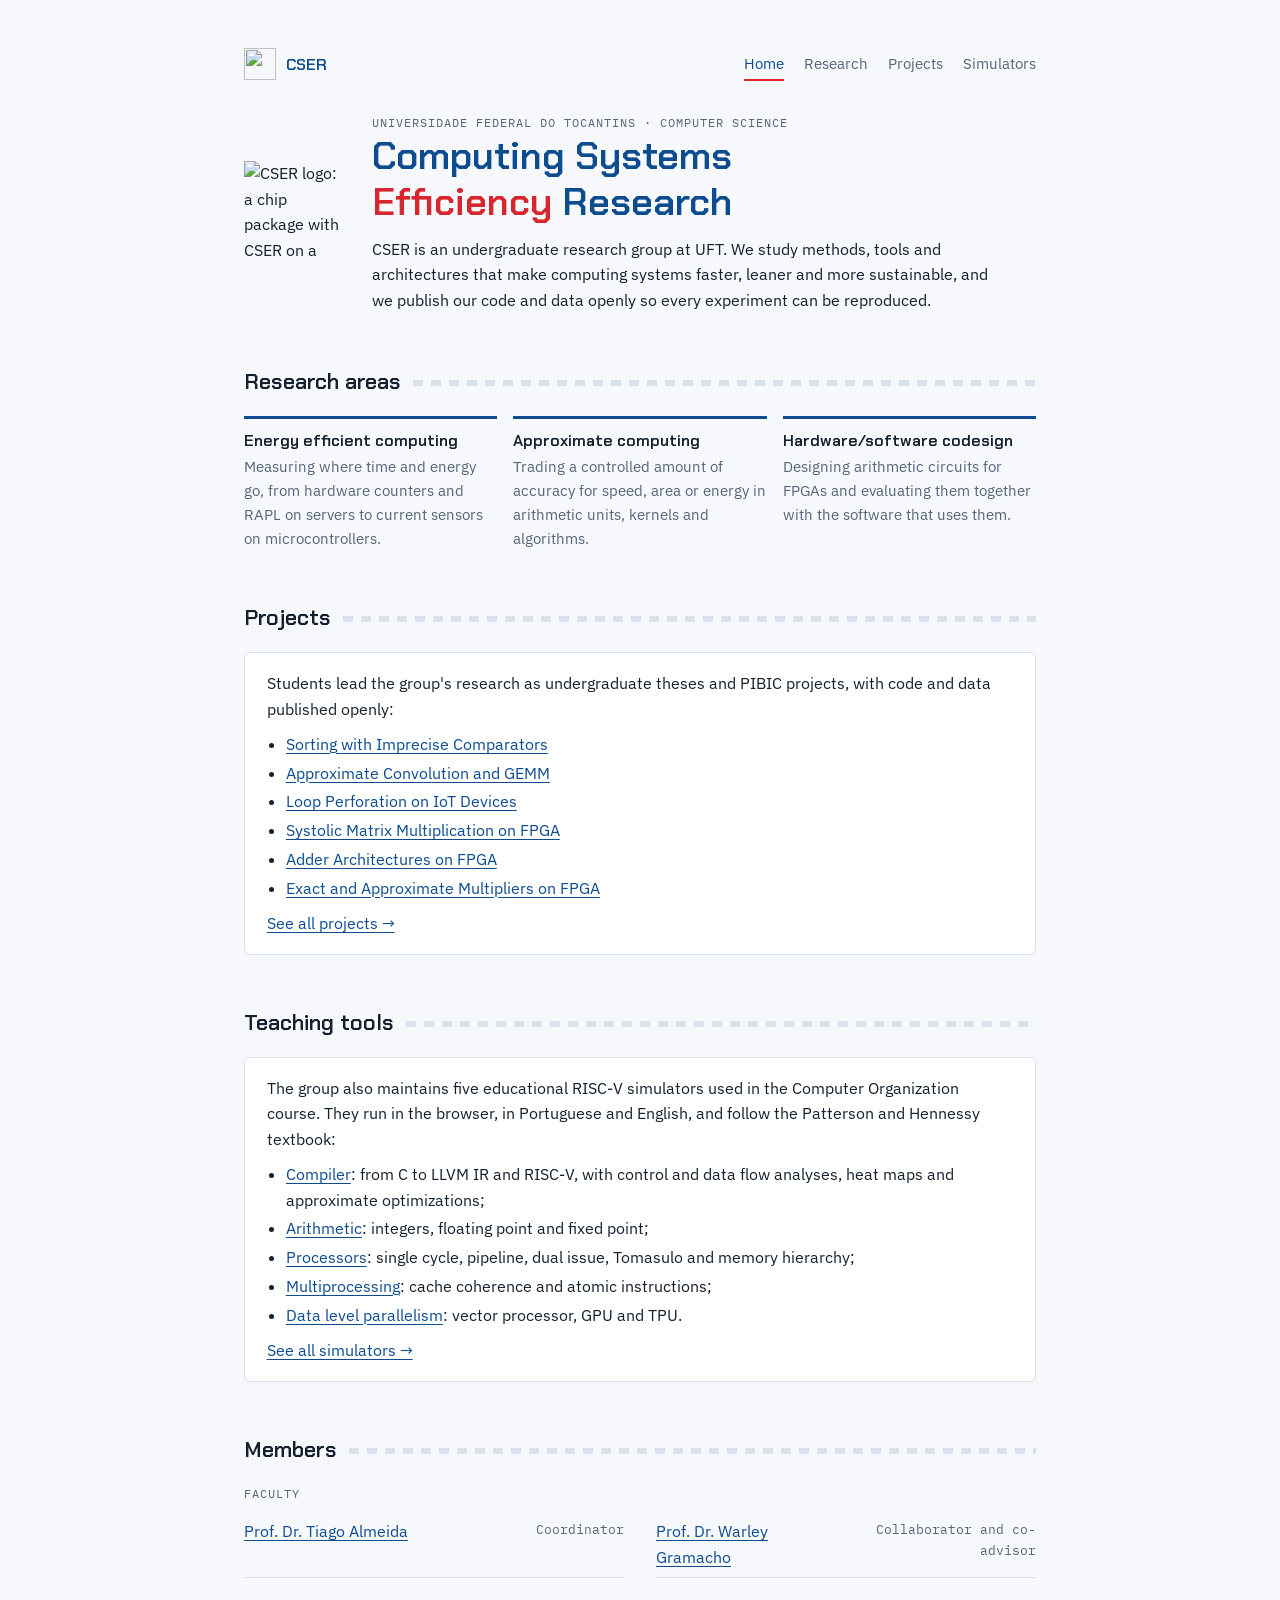
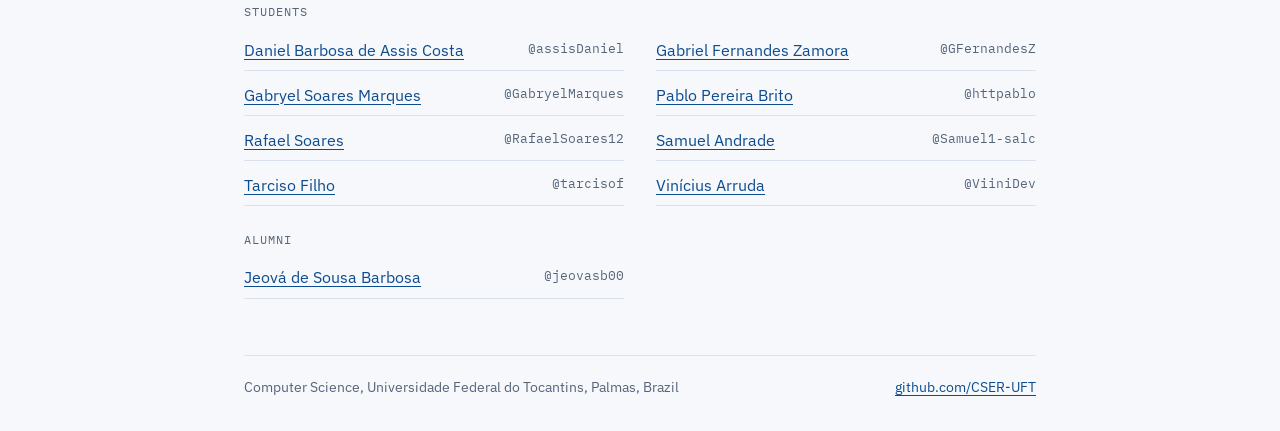
==== commit 3daa2ee0: "Simulators: compiler simulator analyses, heat maps and optimizations" ====
--- a/index.html
+++ b/index.html
@@ -71,7 +71,7 @@
   <div class="teaser">
     <p>The group also maintains five educational RISC-V simulators used in the Computer Organization course. They run in the browser, in Portuguese and English, and follow the Patterson and Hennessy textbook:</p>
     <ul>
-      <li><a href="simulators.html#cc">Compiler</a>: from C to LLVM IR and RISC-V, with pointers and the stack frame;</li>
+      <li><a href="simulators.html#cc">Compiler</a>: from C to LLVM IR and RISC-V, with control and data flow analyses, heat maps and approximate optimizations;</li>
       <li><a href="simulators.html#fp">Arithmetic</a>: integers, floating point and fixed point;</li>
       <li><a href="simulators.html#cpu">Processors</a>: single cycle, pipeline, dual issue, Tomasulo and memory hierarchy;</li>
       <li><a href="simulators.html#mp">Multiprocessing</a>: cache coherence and atomic instructions;</li>
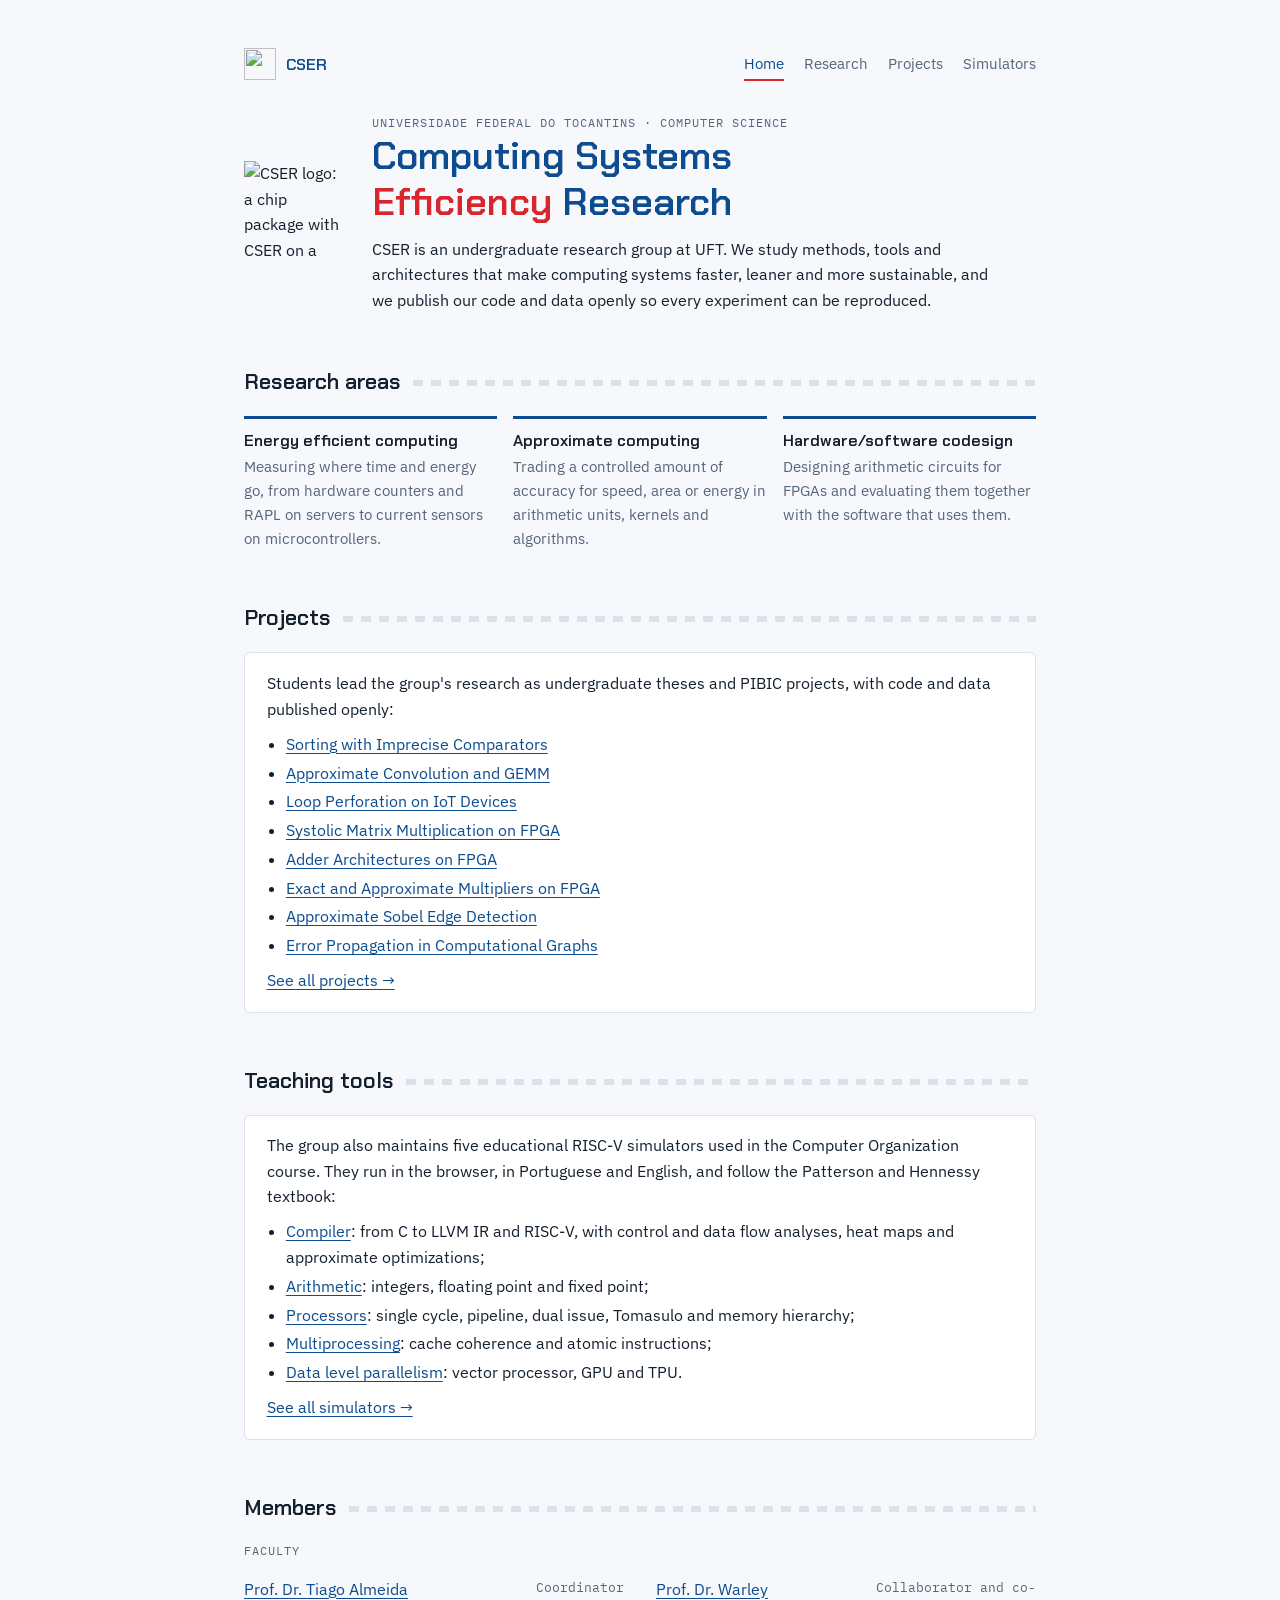
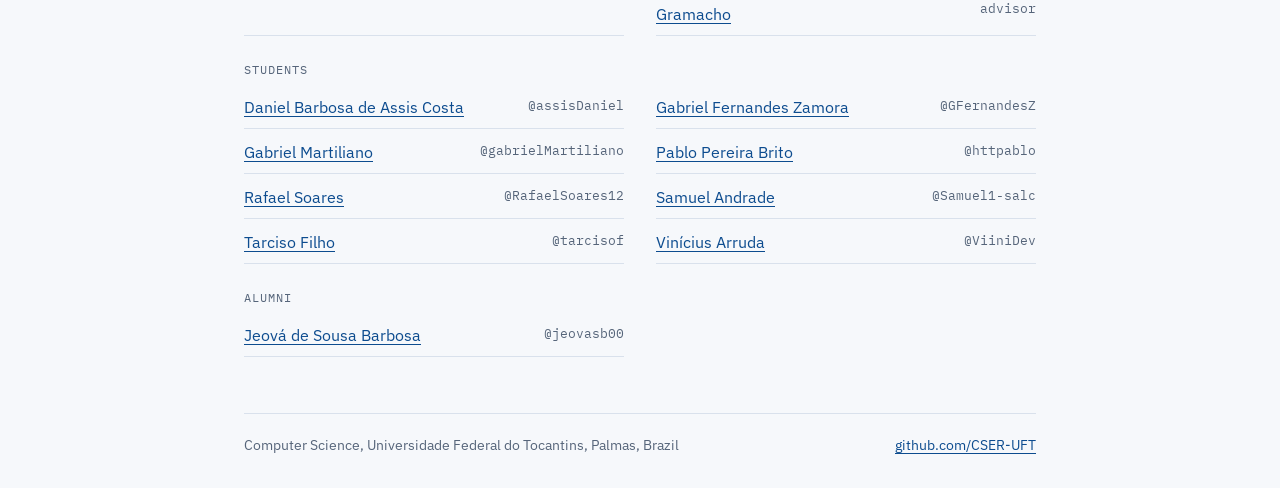
==== commit ebf45a6f: "Corrige aluno (Gabriel Martiliano) e adiciona projetos approximate_sobel e Propagacao-de-erro-em-gra" ====
--- a/index.html
+++ b/index.html
@@ -61,6 +61,8 @@
       <li><a href="projects.html#systolic">Systolic Matrix Multiplication on FPGA</a></li>
       <li><a href="projects.html#adders">Adder Architectures on FPGA</a></li>
       <li><a href="projects.html#multipliers">Exact and Approximate Multipliers on FPGA</a></li>
+      <li><a href="projects.html#sobel">Approximate Sobel Edge Detection</a></li>
+      <li><a href="projects.html#error-propagation">Error Propagation in Computational Graphs</a></li>
     </ul>
     <p><a href="projects.html">See all projects &rarr;</a></p>
   </div>
@@ -96,7 +98,7 @@
       <ul class="roster">
         <li><a href="https://github.com/assisDaniel">Daniel Barbosa de Assis Costa</a><span class="handle">@assisDaniel</span></li>
         <li><a href="https://github.com/GFernandesZ">Gabriel Fernandes Zamora</a><span class="handle">@GFernandesZ</span></li>
-        <li><a href="https://github.com/GabryelMarques">Gabryel Soares Marques</a><span class="handle">@GabryelMarques</span></li>
+        <li><a href="https://github.com/gabrielMartiliano">Gabriel Martiliano</a><span class="handle">@gabrielMartiliano</span></li>
         <li><a href="https://github.com/httpablo">Pablo Pereira Brito</a><span class="handle">@httpablo</span></li>
         <li><a href="https://github.com/RafaelSoares12">Rafael Soares</a><span class="handle">@RafaelSoares12</span></li>
         <li><a href="https://github.com/Samuel1-salc">Samuel Andrade</a><span class="handle">@Samuel1-salc</span></li>
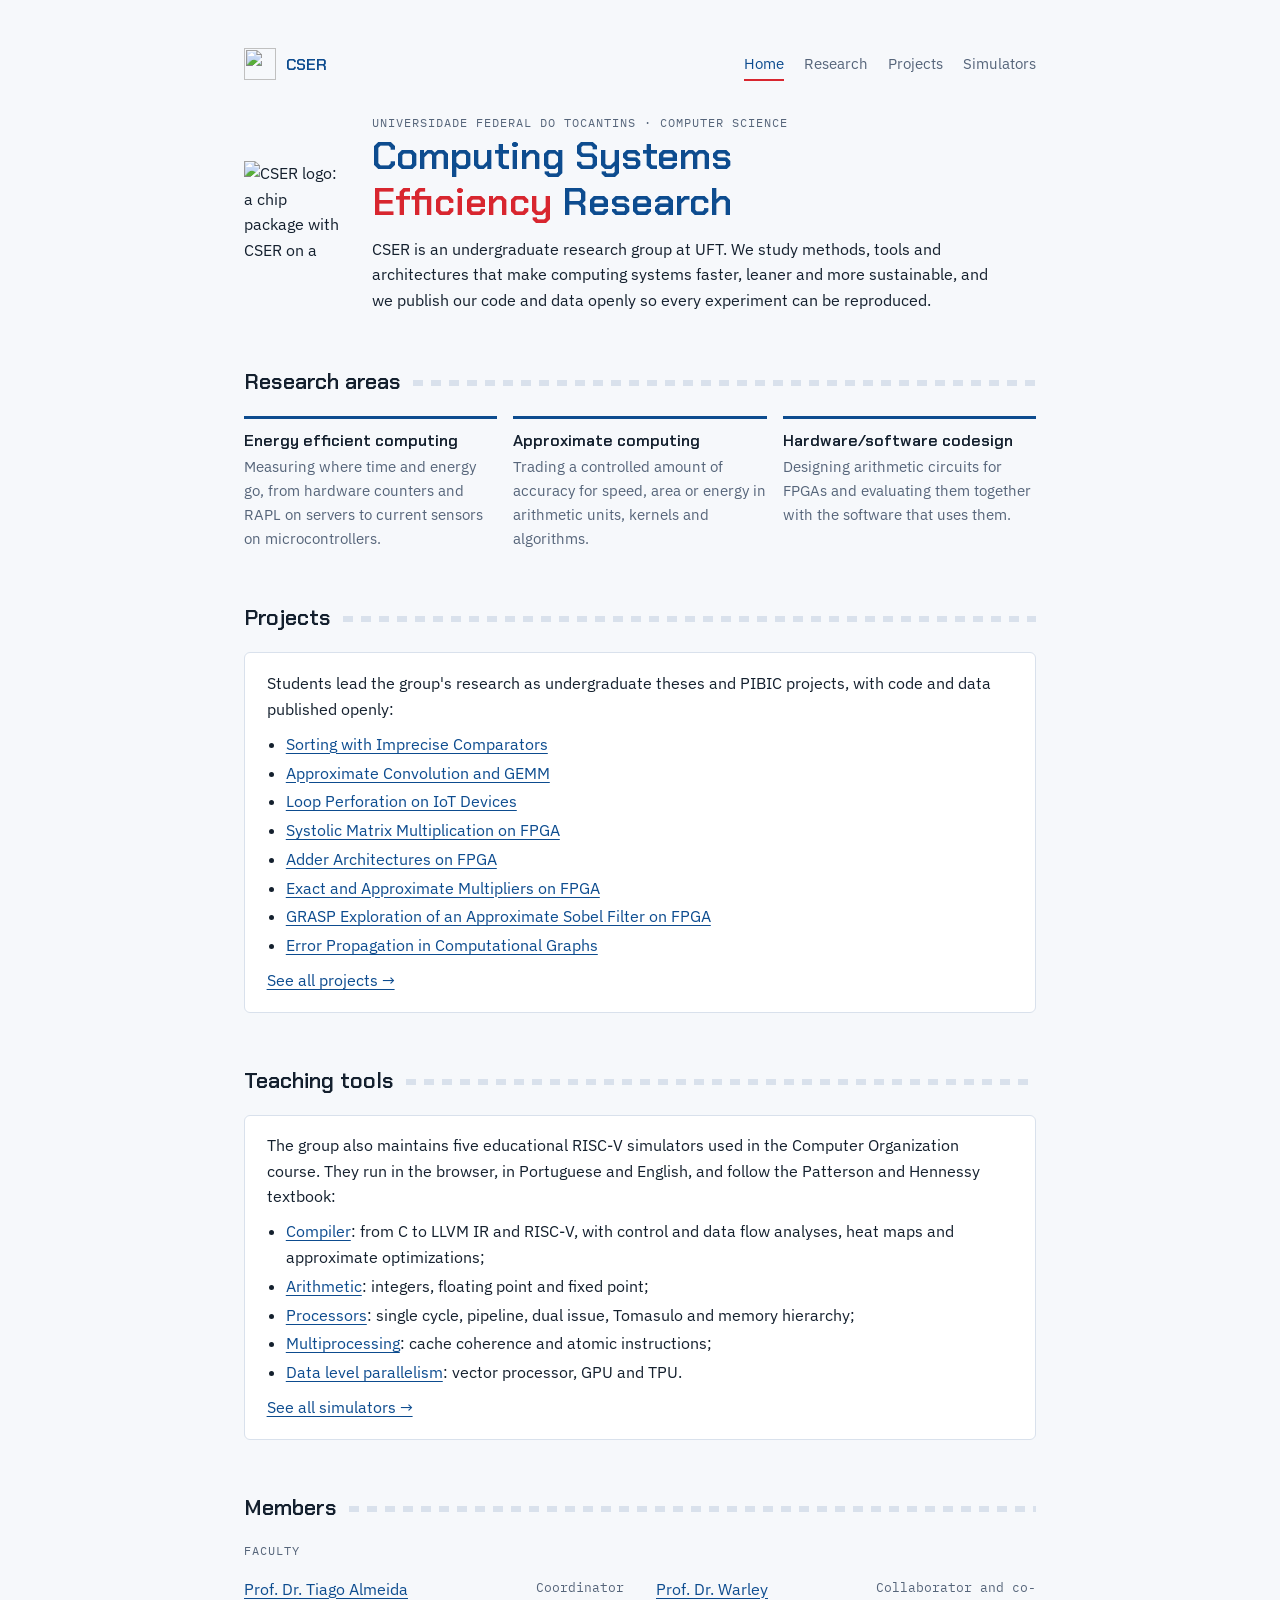
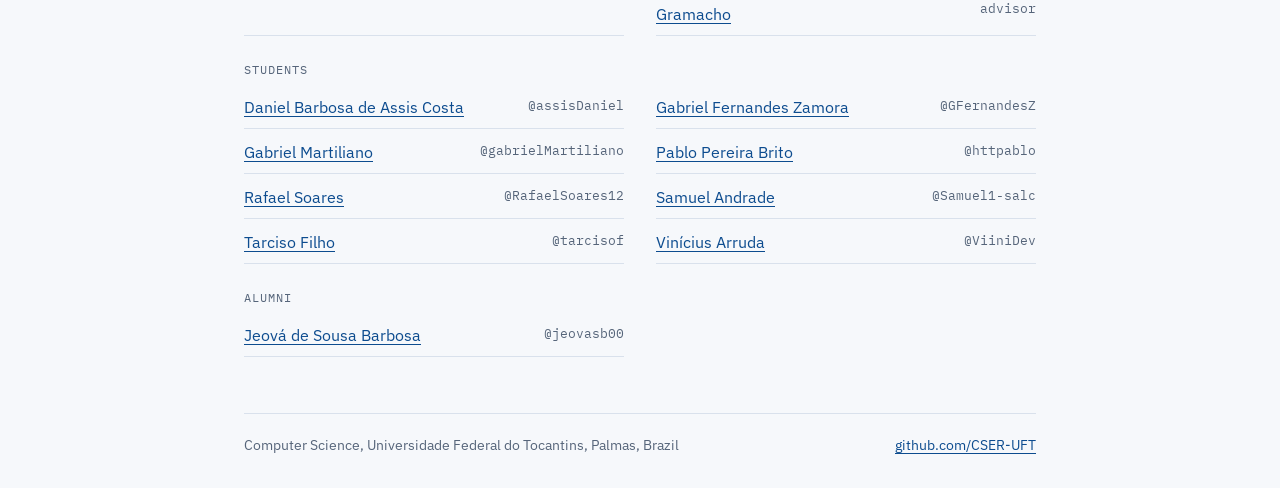
==== commit 3b75433e: "Detalha o projeto do Tarciso (GRASP para filtro Sobel aproximado em FPGA)" ====
--- a/index.html
+++ b/index.html
@@ -61,7 +61,7 @@
       <li><a href="projects.html#systolic">Systolic Matrix Multiplication on FPGA</a></li>
       <li><a href="projects.html#adders">Adder Architectures on FPGA</a></li>
       <li><a href="projects.html#multipliers">Exact and Approximate Multipliers on FPGA</a></li>
-      <li><a href="projects.html#sobel">Approximate Sobel Edge Detection</a></li>
+      <li><a href="projects.html#sobel">GRASP Exploration of an Approximate Sobel Filter on FPGA</a></li>
       <li><a href="projects.html#error-propagation">Error Propagation in Computational Graphs</a></li>
     </ul>
     <p><a href="projects.html">See all projects &rarr;</a></p>
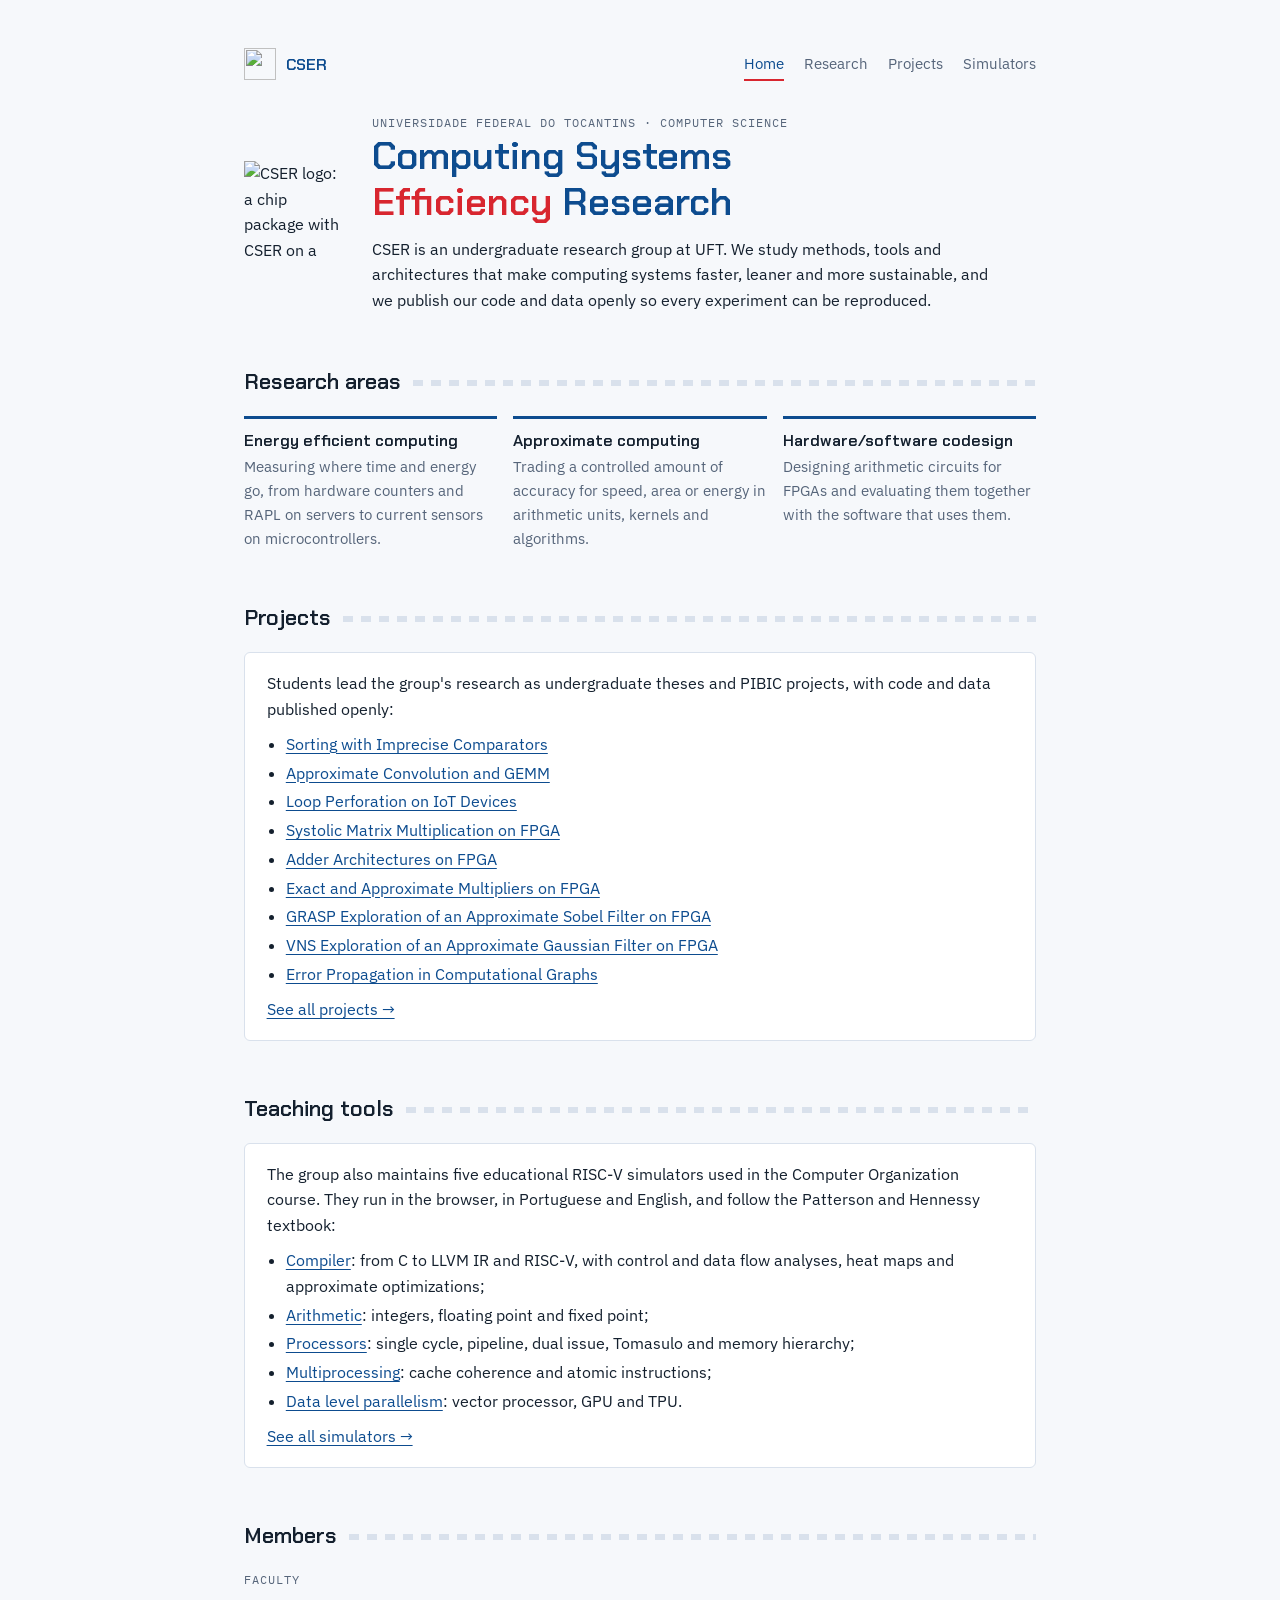
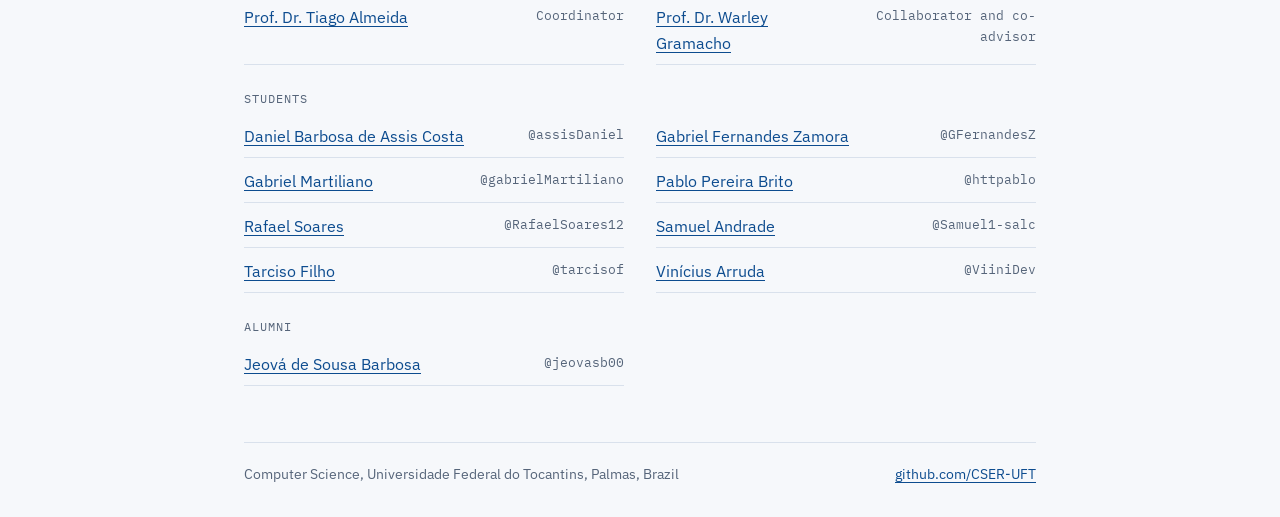
==== commit 19ef6f7e: "Adiciona o projeto do Daniel (VNS para filtro Gaussiano aproximado em FPGA)" ====
--- a/index.html
+++ b/index.html
@@ -62,6 +62,7 @@
       <li><a href="projects.html#adders">Adder Architectures on FPGA</a></li>
       <li><a href="projects.html#multipliers">Exact and Approximate Multipliers on FPGA</a></li>
       <li><a href="projects.html#sobel">GRASP Exploration of an Approximate Sobel Filter on FPGA</a></li>
+      <li><a href="projects.html#gaussian">VNS Exploration of an Approximate Gaussian Filter on FPGA</a></li>
       <li><a href="projects.html#error-propagation">Error Propagation in Computational Graphs</a></li>
     </ul>
     <p><a href="projects.html">See all projects &rarr;</a></p>
